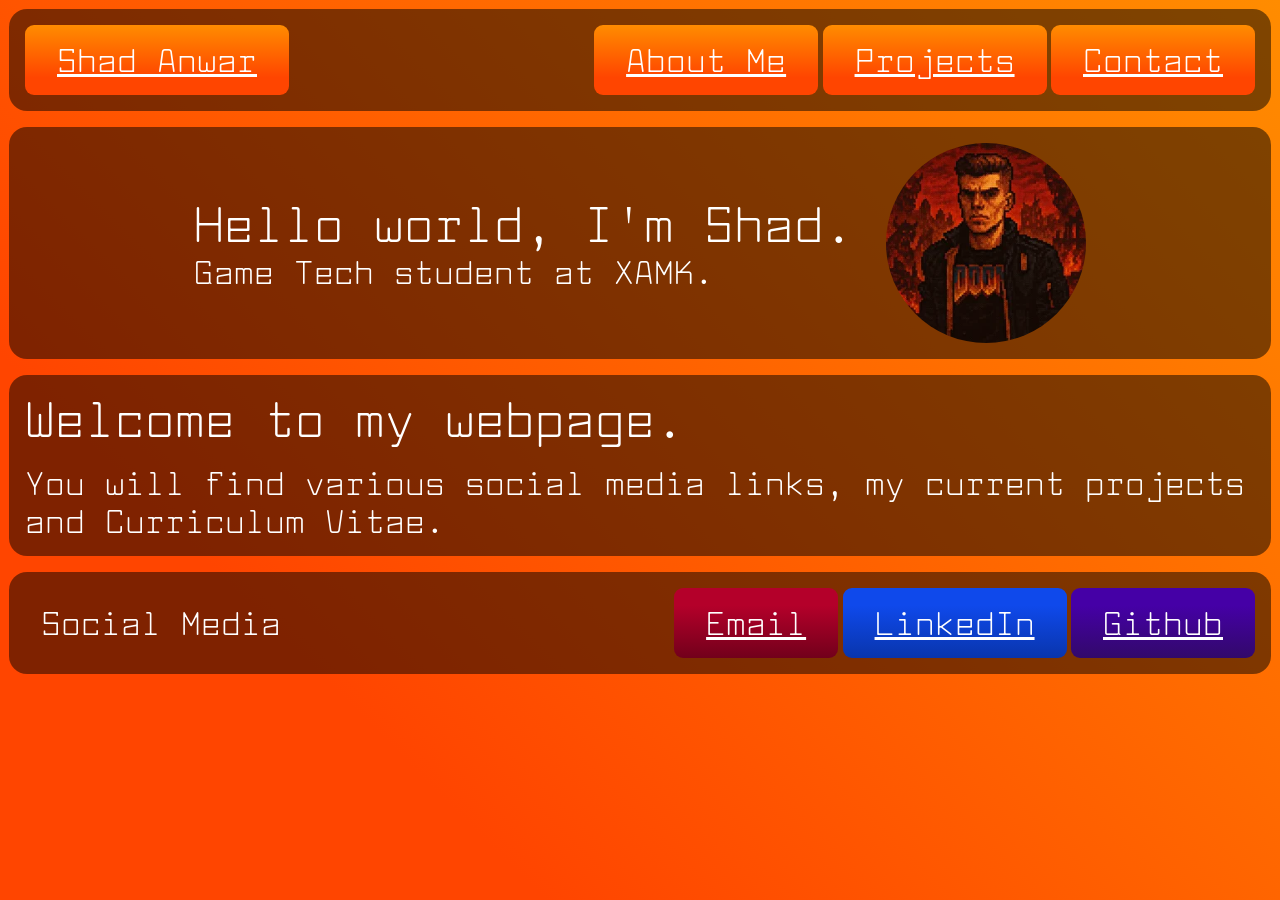
==== index.html @ 8e3e5611 "Responsiveness WIP Part two of responsiveness bullshit. I am beginning to love HTML & CSS, said no o" ====
﻿<!DOCTYPE html>

<html lang="en">
<head>
    <title>Shad Anwar</title>
    <link rel="stylesheet" href="CSS/main.css">
    <meta charset="utf-8" />
    <meta name="description" content="Xamk course. Web page design and implementation. To create a portfolio page to support your studies.">
    <meta name="keywords" content="html, css, portfolio, webpage">
    <meta name="author" content="Shad Anwar">
    <meta name="viewport" content="width=device-width, initial-scale=1.0">
</head>
<body>
    <div class="page">
            <div class="nav-bar">
        <div class="nav-bar-title"><a href="index.html">Shad Anwar</a></div>
        <ul class="nav-buttons">
            <li><a href="about-me.html">About Me</a></li>
            <li><a href="projects.html">Projects</a></li>
            <li><a href="contactform.html">Contact</a></li>
        </ul>
    </div>
    <div class="homepage-content">
        <div class="introduction-texts">
            <div class="intro-text-h1">Hello world, I'm Shad.</div>
            <div class="intro-text-p1">Game Tech student at <a class="xamk-link" href="https://www.xamk.fi/en/degree-programmes/bachelor-of-engineering-game-technologies/" target="_blank">XAMK.</a></div>
        </div>
        <img class="profile-pic" src="IMG/profile_picture.png">
    </div>
    <div class="homepage-content-2">
        <div class ="homepage-content-text-h1">Welcome to my webpage.</div>
        <div class ="homepage-content-text-p1">You will find various social media links, my current projects and Curriculum Vitae.</div>
    </div>
    <div class="footer">
        <div class="footer-title">Social Media</div>
        <ul class="footer-buttons">
            <li class="footer-button-email"><a href="mailto:anwar.shad.xyz@gmail.com" target="_blank">Email</a></li>
            <li class="footer-button-linkedin"><a href="https://www.linkedin.com/in/shad-anwar-730194358/" target="_blank">LinkedIn</a></li>
            <li class="footer-button-github"><a href="https://github.com/DavothSlayer/" target="_blank">Github</a></li>
        </ul>
    </div>
    </div>
</body>
</html>
---- CSS/main.css ----
/*Necessities*/
*{
    margin:0;
    font-family: Arial, Helvetica, sans-serif, Larabie;
}

@font-face {
    font-family: Larabie;
    src: url(Larabiefont-Rg.otf);
}

html, body{
    min-height: 100vh;
}

html{
    min-height: 100%;
    background: linear-gradient(45deg, rgb(255,69,0) 25%, rgb(255,140,0));
    background-attachment: fixed;
}

body {
    margin: 0;
    min-height: 100%;
}

ul{
    padding: 0;
}

.page{
    margin: 1vh;
}
/*Necessities*/


/*Main Page*/
.nav-bar{
    background-color: rgba(0, 0, 0, 0.5);
    padding: 1rem;
    border-radius: 2vh;
    display:flex;    
}

.nav-bar-title{
    background: linear-gradient(0deg, rgb(255,69,0) 25%, rgb(255,140,0) 100%);
    margin-right: auto;
    border-radius: 1vh;
    color: white;
    font-family: Larabie;
    text-align: center;
    padding: 1rem;
    font-size: 1rem;
}

.nav-bar-title a,
.nav-buttons a,
.footer-buttons a {
    border-radius: 1vh;
    color: white;
    text-align: center;
    font-family: Larabie;
    padding: 1rem;
    font-size: 2rem;
}

.nav-buttons{
    list-style: none;
}

.about-me-text-p1 a{
    color: white;
    text-align: center;
    font-family: Larabie;
}

.nav-buttons li{
    background: linear-gradient(0deg, rgb(255,69,0) 25%, rgb(255,140,0) 100%);
    display: inline-block;
    border-radius: 1vh;
    color: white;
    text-align: center;
    font-family: Larabie;
    padding: 1rem;
    font-size: 2rem;
}

.nav-buttons li a{
    transition: all 0.3s ease 0s;
}

.nav-buttons li a:hover{
    color: black;
}

@media (max-width: 1024px) {
    .nav-bar{
        flex-direction: column;
        align-items: center;
        gap: 1rem;
    }

    .nav-bar-title{
        margin-right: 0;
        text-align: center;
    }

    .nav-buttons{
        display: flex;
        flex-wrap: wrap;
        justify-content: center;
        gap: 0.5rem;
        padding: 0;
    }

    .nav-buttons li{
        display: block;
    }

    .nav-buttons a{
        font-size: 1.2rem;
        padding: 0.5rem 0.8rem;
    }

    .homepage-content{
        display: flex;
        flex-direction: column;
        justify-content: center;
        align-items: center;
        gap: 2rem;

        background-color: rgba(0, 0, 0, 0.5);
        margin-top: 1rem;
        padding: 1rem;
        border-radius: 2vh;
        text-align: center;
    }

    .profile-pic{
        order: -1;
        width:25vw;    
        max-width: 400px;
        border-radius: 50%;
    }

    .introduction-texts{
        display: flex;
        flex-direction: column;    
    }

    .footer{
        flex-direction: column;
        align-items: center;
        gap: 1rem;
    }

    .footer-title{
        margin-right: 0;
        text-align: center;
    }

    .footer-buttons{
        display: flex;
        flex-wrap: wrap;
        justify-content: center;
        align-items: center;
        gap: 0.5rem;
        padding: 0;
    }

    .footer-buttons a{
        font-size: 1.2rem;
        padding: 0.5rem 0.8rem;
    }

    .projects-images{
        flex-direction: column;
        align-items: center;
    }

    .retro-images{
        width:100%;
        max-width:300px;
        border-radius: 2vh;
    }
}

.homepage-content{
    display:flex;
    justify-content:center;
    align-items:center;
    gap: 2rem;

    background-color: rgba(0, 0, 0, 0.5);
    margin-top:1rem;
    padding:1rem;
    border-radius:2vh;
}

.profile-pic{
    width:150vh;    
    max-width: 200px;
    border-radius: 50%;
}

.intro-text-h1{
    font-size: 3rem;
    font-family: Larabie;
    color:white;
}

.intro-text-p1{
    font-size: 2rem;
    font-family: Larabie;
    color:white;
}

.xamk-link{
    font-size: 2rem;
    font-family: Larabie;
    color:white;
    transition: all 0.3s ease 0s;
    text-decoration: none;
}

.xamk-link:hover{
    color: yellow;
}

.homepage-content-2{
    background-color: rgba(0, 0, 0, 0.5);
    margin-top: 1rem;
    padding: 1rem;
    border-radius: 2vh;
    justify-content: center;
    align-items: center;
}

.homepage-content-text-h1{
    font-size: 3rem;
    margin-bottom: 1rem;
    font-family: Larabie;
    color:white;
}

.homepage-content-text-p1{
    font-size: 2rem;
    font-family: Larabie;
    color:white;
}

.footer{
    background-color: rgba(0, 0, 0, 0.5);
    padding: 1rem;
    margin-top: 1rem;
    border-radius: 2vh;
    display:flex;
}

.footer-title{
    border-radius: 1vh;
    margin-right: auto;
    color: white;
    font-family: Larabie;
    text-align: center;
    padding: 1rem;
    font-size: 2rem;
}

.footer-buttons{
    list-style: none;
}

.footer-buttons li{
    display: inline-block;
    border-radius: 1vh;
    color: white;
    text-align: center;
    font-family: Larabie;
    padding: 1rem;
    font-size: 2rem;
}

.footer-button-email{
    background: linear-gradient(180deg, rgb(180, 0, 42) 25%, rgb(114, 0, 27) 100%);
}

.footer-button-linkedin{
    background: linear-gradient(180deg, rgb(15, 73, 235) 25%, rgb(9, 53, 172) 100%);
}

.footer-button-github{
    background: linear-gradient(180deg, rgb(69, 0, 166) 25%, rgb(50, 9, 106) 100%);
}

.footer-buttons li a{
    transition: all 0.3s ease 0s;
}

.footer-buttons li a:hover{
    color: black;
}
/*Main Page*/



/*About me Page*/
.about-me-texts{
    display:grid;
}

.about-me-text-h1{
    text-align: center;
    padding:auto;
    font-size: 2rem;
    font-family: Larabie;
    color:white;
}

.about-me-text-p1{
    text-align: center;
    padding-top: 1rem;
    font-size: 1.5rem;
    font-family: Larabie;
    color:white;
}
/*About me Page*/



/*Projects*/
.projects-texts{
    display:grid;
}

.projects-text-h1{
    padding:auto;
    font-size: 2rem;
    font-family: Larabie;
    color:white;
}

.projects-text-p1{
    padding-top: 1rem;
    font-size: 2rem;
    font-family: Larabie;
    color:white;
}

.projects-images{
    background-color: rgba(0, 0, 0, 0.5);
    margin-top: 1rem;
    padding: 1.5rem;
    border-radius: 2vh;
    
    display: flex;
    justify-content: space-around;
    align-items: center;
    gap: 1rem;
}

.projects-images img{
    flex: 1;
}

.retro-images{
    width:100%;
    max-width: 300px;
    height: auto;
    border-radius: 2vh;
}
/*Projects*/


/*Contact Form*/
.contact-form{
    background-color: rgba(0, 0, 0, 0.5);
    margin-top: 1rem;
    padding: 1rem;
    border-radius: 2vh;
    
    display: grid;
    gap: 1rem;
}

label{
    font-size: 1.7rem;
    font-family: Larabie;
    color:white;
    text-align: left;
}

textarea{
    width: 80%;
    font-size: 1.2rem;
    padding: 0.5rem;
    font-family: Arial, Helvetica, sans-serif;
    color:black;
}

input{
    width: 80%;
    font-size: 1.2rem;
    padding: 0.5rem;
    font-family: Arial, Helvetica, sans-serif;
    color:black;
}
/*Contact Form*/
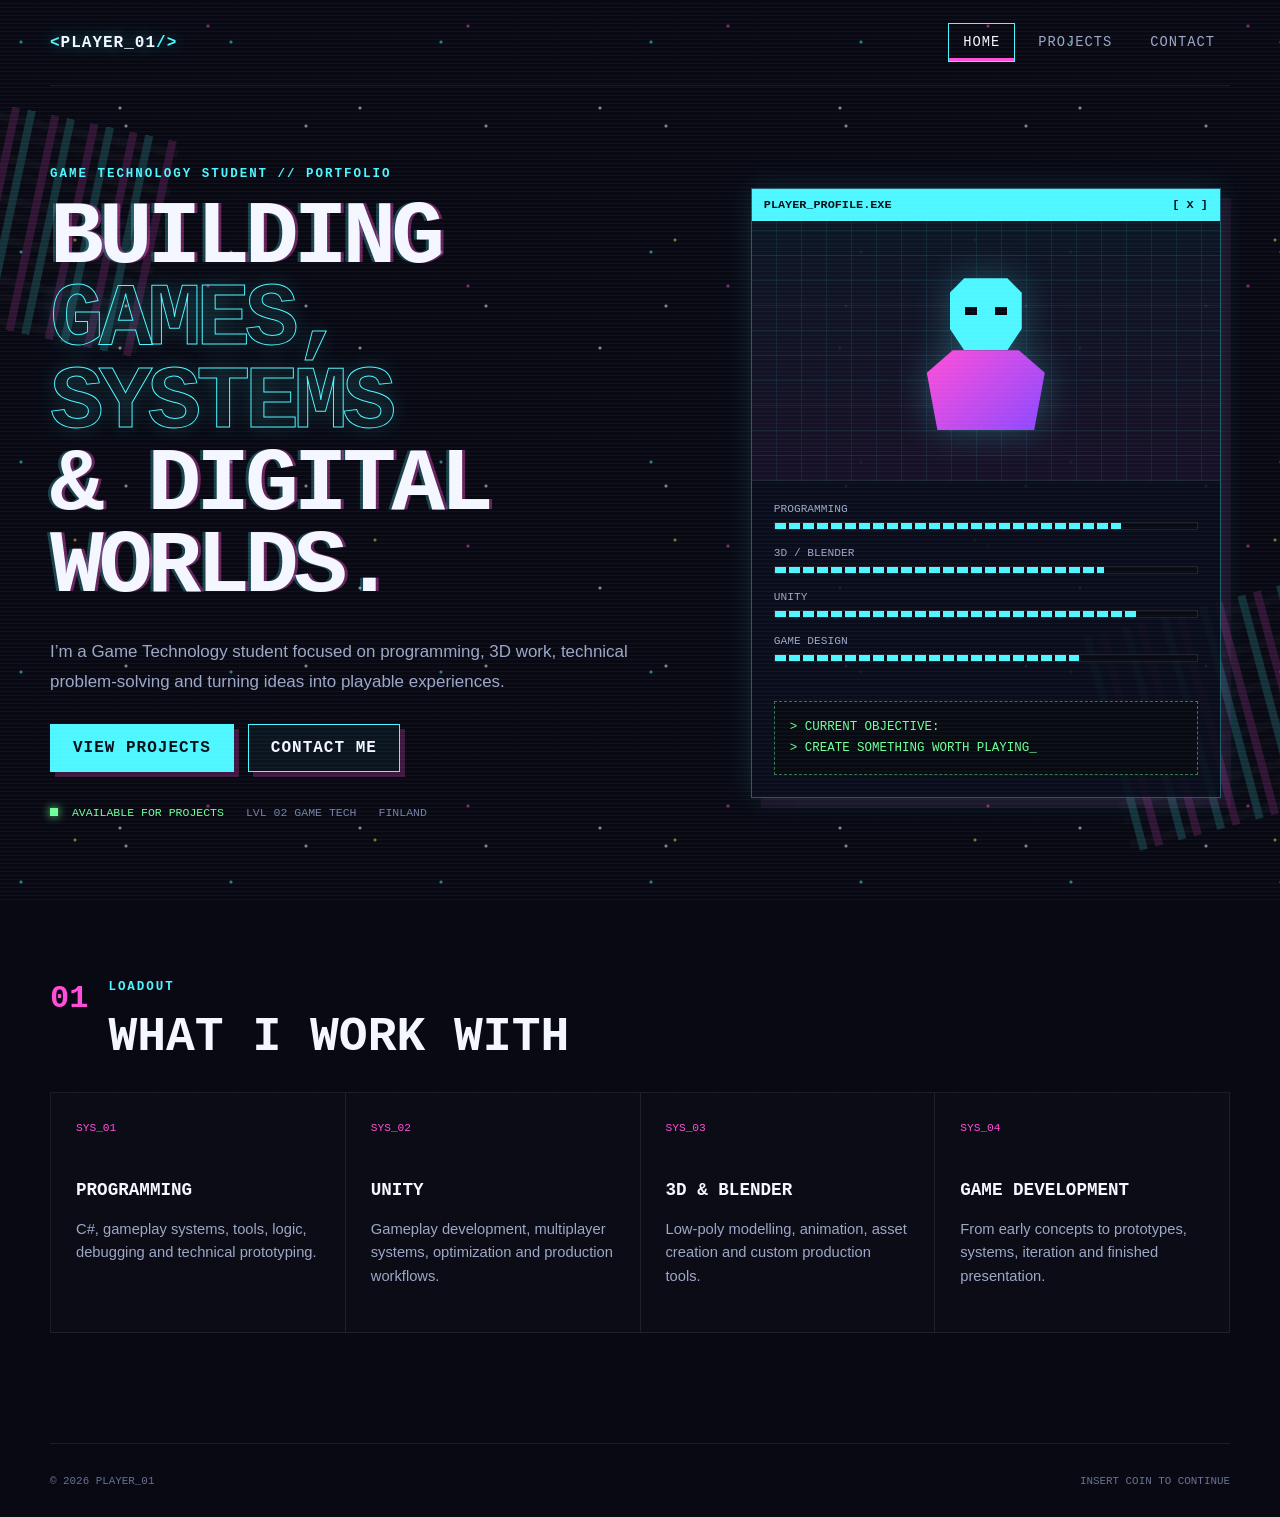
==== commit 515f4aae: "Initial changes" ====
--- a/index.html
+++ b/index.html
@@ -1,44 +1,142 @@
-﻿<!DOCTYPE html>
-
+<!DOCTYPE html>
 <html lang="en">
 <head>
-    <title>Shad Anwar</title>
-    <link rel="stylesheet" href="CSS/main.css">
-    <meta charset="utf-8" />
-    <meta name="description" content="Xamk course. Web page design and implementation. To create a portfolio page to support your studies.">
-    <meta name="keywords" content="html, css, portfolio, webpage">
-    <meta name="author" content="Shad Anwar">
-    <meta name="viewport" content="width=device-width, initial-scale=1.0">
+  <meta charset="UTF-8" />
+  <meta name="viewport" content="width=device-width, initial-scale=1.0" />
+  <meta name="description" content="Game Technology student portfolio" />
+  <title>Game Tech Portfolio | Home</title>
+  <link rel="stylesheet" href="styles.css" />
 </head>
 <body>
-    <div class="page">
-            <div class="nav-bar">
-        <div class="nav-bar-title"><a href="index.html">Shad Anwar</a></div>
-        <ul class="nav-buttons">
-            <li><a href="about-me.html">About Me</a></li>
-            <li><a href="projects.html">Projects</a></li>
-            <li><a href="contactform.html">Contact</a></li>
-        </ul>
-    </div>
-    <div class="homepage-content">
-        <div class="introduction-texts">
-            <div class="intro-text-h1">Hello world, I'm Shad.</div>
-            <div class="intro-text-p1">Game Tech student at <a class="xamk-link" href="https://www.xamk.fi/en/degree-programmes/bachelor-of-engineering-game-technologies/" target="_blank">XAMK.</a></div>
+  <div class="scanlines"></div>
+  <div class="pixel-stars" aria-hidden="true"></div>
+
+  <header class="site-header">
+    <a class="logo" href="index.html">
+      <span class="logo-bracket">&lt;</span>PLAYER_01<span class="logo-bracket">/&gt;</span>
+    </a>
+
+    <button class="menu-toggle" aria-label="Toggle navigation" aria-expanded="false">
+      MENU
+    </button>
+
+    <nav class="site-nav">
+      <a class="active" href="index.html">HOME</a>
+      <a href="projects.html">PROJECTS</a>
+      <a href="contact.html">CONTACT</a>
+    </nav>
+  </header>
+
+  <main>
+    <section class="hero page-shell">
+      <div class="hero-copy">
+        <p class="eyebrow">GAME TECHNOLOGY STUDENT // PORTFOLIO</p>
+        <h1>
+          BUILDING
+          <span>GAMES, SYSTEMS</span>
+          & DIGITAL WORLDS.
+        </h1>
+
+        <p class="hero-text">
+          I’m a Game Technology student focused on programming, 3D work,
+          technical problem-solving and turning ideas into playable experiences.
+        </p>
+
+        <div class="hero-actions">
+          <a class="pixel-button primary" href="projects.html">VIEW PROJECTS</a>
+          <a class="pixel-button" href="contact.html">CONTACT ME</a>
         </div>
-        <img class="profile-pic" src="IMG/profile_picture.png">
-    </div>
-    <div class="homepage-content-2">
-        <div class ="homepage-content-text-h1">Welcome to my webpage.</div>
-        <div class ="homepage-content-text-p1">You will find various social media links, my current projects and Curriculum Vitae.</div>
-    </div>
-    <div class="footer">
-        <div class="footer-title">Social Media</div>
-        <ul class="footer-buttons">
-            <li class="footer-button-email"><a href="mailto:anwar.shad.xyz@gmail.com" target="_blank">Email</a></li>
-            <li class="footer-button-linkedin"><a href="https://www.linkedin.com/in/shad-anwar-730194358/" target="_blank">LinkedIn</a></li>
-            <li class="footer-button-github"><a href="https://github.com/DavothSlayer/" target="_blank">Github</a></li>
-        </ul>
-    </div>
-    </div>
+
+        <div class="status-bar">
+          <span><i></i> AVAILABLE FOR PROJECTS</span>
+          <span>LVL 02 GAME TECH</span>
+          <span>FINLAND</span>
+        </div>
+      </div>
+
+      <div class="hero-console" aria-label="Decorative game interface">
+        <div class="console-window">
+          <div class="window-top">
+            <span>PLAYER_PROFILE.EXE</span>
+            <span>[ X ]</span>
+          </div>
+
+          <div class="avatar-grid">
+            <div class="pixel-avatar">
+              <div class="avatar-head"></div>
+              <div class="avatar-body"></div>
+            </div>
+          </div>
+
+          <div class="stat-list">
+            <div class="stat">
+              <span>PROGRAMMING</span>
+              <div class="meter"><b style="width: 82%"></b></div>
+            </div>
+            <div class="stat">
+              <span>3D / BLENDER</span>
+              <div class="meter"><b style="width: 78%"></b></div>
+            </div>
+            <div class="stat">
+              <span>UNITY</span>
+              <div class="meter"><b style="width: 86%"></b></div>
+            </div>
+            <div class="stat">
+              <span>GAME DESIGN</span>
+              <div class="meter"><b style="width: 72%"></b></div>
+            </div>
+          </div>
+
+          <div class="console-message">
+            &gt; CURRENT OBJECTIVE:<br />
+            &gt; CREATE SOMETHING WORTH PLAYING_
+          </div>
+        </div>
+      </div>
+    </section>
+
+    <section class="skills-section page-shell">
+      <div class="section-heading">
+        <span>01</span>
+        <div>
+          <p class="eyebrow">LOADOUT</p>
+          <h2>WHAT I WORK WITH</h2>
+        </div>
+      </div>
+
+      <div class="skill-grid">
+        <article class="tech-card">
+          <span class="card-id">SYS_01</span>
+          <h3>PROGRAMMING</h3>
+          <p>C#, gameplay systems, tools, logic, debugging and technical prototyping.</p>
+        </article>
+
+        <article class="tech-card">
+          <span class="card-id">SYS_02</span>
+          <h3>UNITY</h3>
+          <p>Gameplay development, multiplayer systems, optimization and production workflows.</p>
+        </article>
+
+        <article class="tech-card">
+          <span class="card-id">SYS_03</span>
+          <h3>3D & BLENDER</h3>
+          <p>Low-poly modelling, animation, asset creation and custom production tools.</p>
+        </article>
+
+        <article class="tech-card">
+          <span class="card-id">SYS_04</span>
+          <h3>GAME DEVELOPMENT</h3>
+          <p>From early concepts to prototypes, systems, iteration and finished presentation.</p>
+        </article>
+      </div>
+    </section>
+  </main>
+
+  <footer class="site-footer page-shell">
+    <span>© 2026 PLAYER_01</span>
+    <span>INSERT COIN TO CONTINUE</span>
+  </footer>
+
+  <script src="script.js"></script>
 </body>
 </html>
--- a/styles.css
+++ b/styles.css
@@ -0,0 +1,789 @@
+* {
+  box-sizing: border-box;
+}
+
+:root {
+  --bg: #080913;
+  --panel: #111426;
+  --panel-2: #171b31;
+  --text: #f4f7ff;
+  --muted: #9da7c7;
+  --cyan: #50f6ff;
+  --pink: #ff4fd8;
+  --yellow: #ffd84d;
+  --green: #71ff9b;
+  --border: rgba(80, 246, 255, 0.35);
+  --shadow: 0 0 28px rgba(80, 246, 255, 0.13);
+}
+
+html {
+  scroll-behavior: smooth;
+}
+
+body {
+  margin: 0;
+  min-height: 100vh;
+  background:
+    linear-gradient(rgba(8, 9, 19, 0.82), rgba(8, 9, 19, 0.96)),
+    repeating-linear-gradient(
+      90deg,
+      transparent 0 39px,
+      rgba(80, 246, 255, 0.045) 39px 40px
+    ),
+    repeating-linear-gradient(
+      0deg,
+      transparent 0 39px,
+      rgba(255, 79, 216, 0.04) 39px 40px
+    ),
+    var(--bg);
+  color: var(--text);
+  font-family: "Courier New", Courier, monospace;
+  overflow-x: hidden;
+}
+
+body::before,
+body::after {
+  content: "";
+  position: fixed;
+  z-index: -1;
+  width: 220px;
+  height: 220px;
+  opacity: 0.16;
+  image-rendering: pixelated;
+}
+
+body::before {
+  top: 13%;
+  left: -60px;
+  background:
+    linear-gradient(90deg, transparent 20%, var(--pink) 20% 40%, transparent 40% 60%, var(--cyan) 60% 80%, transparent 80%),
+    linear-gradient(transparent 20%, rgba(255,255,255,.15) 20% 40%, transparent 40% 60%, rgba(255,255,255,.1) 60% 80%, transparent 80%);
+  background-size: 40px 40px;
+  transform: rotate(12deg);
+}
+
+body::after {
+  right: -40px;
+  bottom: 8%;
+  background:
+    linear-gradient(90deg, transparent 20%, var(--cyan) 20% 40%, transparent 40% 60%, var(--pink) 60% 80%, transparent 80%),
+    linear-gradient(transparent 20%, rgba(255,255,255,.12) 20% 40%, transparent 40% 60%, rgba(255,255,255,.08) 60% 80%, transparent 80%);
+  background-size: 40px 40px;
+  transform: rotate(-15deg);
+}
+
+a {
+  color: inherit;
+  text-decoration: none;
+}
+
+button,
+a {
+  -webkit-tap-highlight-color: transparent;
+}
+
+.scanlines {
+  position: fixed;
+  inset: 0;
+  pointer-events: none;
+  z-index: 100;
+  opacity: 0.08;
+  background: repeating-linear-gradient(
+    to bottom,
+    transparent 0px,
+    transparent 3px,
+    #ffffff 4px
+  );
+}
+
+.pixel-stars {
+  position: fixed;
+  inset: 0;
+  z-index: -2;
+  opacity: .5;
+  background-image:
+    radial-gradient(circle at 10% 20%, var(--cyan) 0 1px, transparent 2px),
+    radial-gradient(circle at 80% 10%, var(--pink) 0 1px, transparent 2px),
+    radial-gradient(circle at 70% 70%, #fff 0 1px, transparent 2px),
+    radial-gradient(circle at 25% 80%, var(--yellow) 0 1px, transparent 2px),
+    radial-gradient(circle at 50% 45%, #fff 0 1px, transparent 2px);
+  background-size: 210px 210px, 260px 260px, 180px 180px, 300px 300px, 240px 240px;
+}
+
+.page-shell {
+  width: min(1180px, calc(100% - 40px));
+  margin-inline: auto;
+}
+
+.site-header {
+  width: min(1180px, calc(100% - 40px));
+  margin: 0 auto;
+  min-height: 86px;
+  display: flex;
+  align-items: center;
+  justify-content: space-between;
+  border-bottom: 1px solid rgba(255, 255, 255, 0.08);
+  position: relative;
+  z-index: 20;
+}
+
+.logo {
+  font-weight: 900;
+  letter-spacing: 1px;
+  font-size: 1rem;
+  text-shadow: 0 0 15px rgba(80,246,255,.45);
+}
+
+.logo-bracket {
+  color: var(--cyan);
+}
+
+.site-nav {
+  display: flex;
+  gap: 8px;
+}
+
+.site-nav a {
+  color: var(--muted);
+  font-size: 0.86rem;
+  letter-spacing: 1px;
+  padding: 11px 14px;
+  border: 1px solid transparent;
+}
+
+.site-nav a:hover,
+.site-nav a.active {
+  color: var(--text);
+  border-color: var(--cyan);
+  box-shadow: inset 0 -3px 0 var(--pink);
+}
+
+.menu-toggle {
+  display: none;
+  font: inherit;
+  color: var(--text);
+  background: transparent;
+  border: 1px solid var(--cyan);
+  padding: 8px 12px;
+}
+
+.hero {
+  min-height: calc(100vh - 86px);
+  display: grid;
+  grid-template-columns: 1.12fr 0.88fr;
+  gap: 70px;
+  align-items: center;
+  padding-block: 70px;
+}
+
+.eyebrow {
+  margin: 0 0 16px;
+  color: var(--cyan);
+  font-size: 0.78rem;
+  font-weight: 700;
+  letter-spacing: 2px;
+}
+
+.hero h1,
+.page-title h1,
+.contact-copy h1 {
+  margin: 0;
+  font-size: clamp(3rem, 7vw, 6.8rem);
+  line-height: 0.92;
+  letter-spacing: -5px;
+  max-width: 850px;
+  text-transform: uppercase;
+  text-shadow:
+    3px 0 0 rgba(255, 79, 216, .38),
+    -3px 0 0 rgba(80, 246, 255, .24);
+}
+
+.hero h1 span {
+  display: block;
+  color: transparent;
+  -webkit-text-stroke: 1px var(--cyan);
+  text-shadow: 0 0 20px rgba(80,246,255,.18);
+}
+
+.hero-text,
+.page-title > p:last-child,
+.contact-copy > p {
+  color: var(--muted);
+  font-family: Arial, sans-serif;
+  line-height: 1.75;
+  font-size: 1.06rem;
+  max-width: 650px;
+}
+
+.hero-text {
+  margin: 28px 0;
+}
+
+.hero-actions {
+  display: flex;
+  flex-wrap: wrap;
+  gap: 14px;
+  margin-bottom: 34px;
+}
+
+.pixel-button {
+  position: relative;
+  display: inline-flex;
+  align-items: center;
+  justify-content: center;
+  min-height: 48px;
+  padding: 0 22px;
+  border: 1px solid var(--cyan);
+  background: rgba(80, 246, 255, 0.05);
+  color: var(--text);
+  font-weight: 700;
+  letter-spacing: 1px;
+  box-shadow: 5px 5px 0 rgba(255, 79, 216, .22);
+}
+
+.pixel-button:hover {
+  transform: translate(-2px, -2px);
+  box-shadow: 7px 7px 0 rgba(255, 79, 216, .32);
+}
+
+.pixel-button.primary {
+  background: var(--cyan);
+  color: #071018;
+}
+
+.status-bar {
+  display: flex;
+  flex-wrap: wrap;
+  gap: 22px;
+  color: #7380a5;
+  font-size: .72rem;
+}
+
+.status-bar span:first-child {
+  color: var(--green);
+}
+
+.status-bar i {
+  display: inline-block;
+  width: 8px;
+  height: 8px;
+  background: var(--green);
+  box-shadow: 0 0 10px var(--green);
+  margin-right: 7px;
+}
+
+.hero-console {
+  display: flex;
+  justify-content: center;
+}
+
+.console-window,
+.contact-panel {
+  width: 100%;
+  max-width: 470px;
+  border: 1px solid var(--border);
+  background: rgba(11, 14, 29, 0.88);
+  box-shadow: var(--shadow), 10px 10px 0 rgba(255, 79, 216, .07);
+}
+
+.window-top {
+  display: flex;
+  justify-content: space-between;
+  gap: 20px;
+  background: var(--cyan);
+  color: #071018;
+  font-size: .74rem;
+  font-weight: 900;
+  padding: 9px 12px;
+}
+
+.avatar-grid {
+  min-height: 260px;
+  display: grid;
+  place-items: center;
+  background:
+    linear-gradient(rgba(80,246,255,.04), rgba(255,79,216,.06)),
+    repeating-linear-gradient(90deg, transparent 0 24px, rgba(80,246,255,.08) 24px 25px),
+    repeating-linear-gradient(0deg, transparent 0 24px, rgba(80,246,255,.08) 24px 25px);
+  border-bottom: 1px solid rgba(255,255,255,.08);
+}
+
+.pixel-avatar {
+  width: 130px;
+  height: 160px;
+  position: relative;
+  filter: drop-shadow(0 0 18px rgba(80,246,255,.28));
+}
+
+.avatar-head {
+  width: 72px;
+  height: 72px;
+  background: var(--cyan);
+  position: absolute;
+  left: 29px;
+  top: 8px;
+  clip-path: polygon(20% 0, 80% 0, 100% 20%, 100% 70%, 80% 100%, 20% 100%, 0 70%, 0 20%);
+}
+
+.avatar-head::before,
+.avatar-head::after {
+  content: "";
+  position: absolute;
+  top: 29px;
+  width: 12px;
+  height: 8px;
+  background: var(--bg);
+}
+
+.avatar-head::before { left: 15px; }
+.avatar-head::after { right: 15px; }
+
+.avatar-body {
+  width: 118px;
+  height: 80px;
+  background: linear-gradient(135deg, var(--pink), #8a49ff);
+  position: absolute;
+  bottom: 0;
+  left: 6px;
+  clip-path: polygon(22% 0, 78% 0, 100% 28%, 91% 100%, 9% 100%, 0 28%);
+}
+
+.stat-list {
+  padding: 22px;
+}
+
+.stat {
+  margin-bottom: 17px;
+}
+
+.stat > span {
+  display: block;
+  margin-bottom: 7px;
+  font-size: .7rem;
+  color: var(--muted);
+}
+
+.meter {
+  height: 8px;
+  background: #080a14;
+  border: 1px solid rgba(255,255,255,.1);
+}
+
+.meter b {
+  height: 100%;
+  display: block;
+  background: repeating-linear-gradient(
+    90deg,
+    var(--cyan) 0 11px,
+    transparent 11px 14px
+  );
+}
+
+.console-message,
+.contact-terminal {
+  margin: 0 22px 22px;
+  padding: 15px;
+  color: var(--green);
+  background: #080b12;
+  border: 1px dashed rgba(113,255,155,.45);
+  line-height: 1.7;
+  font-size: .78rem;
+}
+
+.skills-section {
+  padding: 80px 0 110px;
+}
+
+.section-heading {
+  display: flex;
+  gap: 20px;
+  align-items: flex-start;
+  margin-bottom: 28px;
+}
+
+.section-heading > span {
+  color: var(--pink);
+  font-weight: 900;
+  font-size: 2rem;
+}
+
+.section-heading h2 {
+  margin: 0;
+  font-size: clamp(1.7rem, 4vw, 3rem);
+}
+
+.skill-grid {
+  display: grid;
+  grid-template-columns: repeat(4, 1fr);
+  border-top: 1px solid rgba(255,255,255,.08);
+  border-left: 1px solid rgba(255,255,255,.08);
+}
+
+.tech-card {
+  min-height: 240px;
+  padding: 25px;
+  border-right: 1px solid rgba(255,255,255,.08);
+  border-bottom: 1px solid rgba(255,255,255,.08);
+  background: rgba(255,255,255,.015);
+}
+
+.tech-card:hover {
+  background: rgba(80,246,255,.045);
+  box-shadow: inset 0 -3px 0 var(--cyan);
+}
+
+.card-id {
+  color: var(--pink);
+  font-size: .7rem;
+}
+
+.tech-card h3 {
+  margin-top: 44px;
+  font-size: 1.1rem;
+}
+
+.tech-card p {
+  color: var(--muted);
+  font-family: Arial, sans-serif;
+  line-height: 1.6;
+  font-size: .92rem;
+}
+
+.page-content {
+  min-height: calc(100vh - 160px);
+  padding: 80px 0 100px;
+}
+
+.page-title {
+  margin-bottom: 44px;
+}
+
+.page-title h1,
+.contact-copy h1 {
+  font-size: clamp(3.2rem, 8vw, 7rem);
+  max-width: 950px;
+}
+
+.page-title > p:last-child {
+  margin-top: 26px;
+}
+
+.project-filter {
+  display: flex;
+  flex-wrap: wrap;
+  gap: 10px;
+  margin-bottom: 26px;
+}
+
+.filter-btn {
+  border: 1px solid rgba(255,255,255,.14);
+  background: transparent;
+  color: var(--muted);
+  font: inherit;
+  padding: 10px 15px;
+  cursor: pointer;
+}
+
+.filter-btn:hover,
+.filter-btn.active {
+  color: #061015;
+  background: var(--cyan);
+  border-color: var(--cyan);
+}
+
+.project-grid {
+  display: grid;
+  grid-template-columns: repeat(2, minmax(0, 1fr));
+  gap: 24px;
+}
+
+.project-card {
+  overflow: hidden;
+  border: 1px solid rgba(255,255,255,.1);
+  background: rgba(13, 16, 31, 0.88);
+  box-shadow: 0 10px 35px rgba(0,0,0,.18);
+}
+
+.project-card:hover {
+  border-color: var(--cyan);
+  transform: translateY(-3px);
+}
+
+.project-card.hidden {
+  display: none;
+}
+
+.project-image {
+  position: relative;
+  height: 260px;
+  overflow: hidden;
+  display: grid;
+  place-items: center;
+  border-bottom: 1px solid rgba(255,255,255,.08);
+  image-rendering: pixelated;
+}
+
+.project-image::before {
+  content: "";
+  position: absolute;
+  inset: 0;
+  background:
+    repeating-linear-gradient(90deg, transparent 0 30px, rgba(255,255,255,.06) 30px 31px),
+    repeating-linear-gradient(0deg, transparent 0 30px, rgba(255,255,255,.06) 30px 31px);
+}
+
+.project-image > span {
+  position: absolute;
+  top: 13px;
+  left: 14px;
+  color: rgba(255,255,255,.6);
+  font-size: .68rem;
+}
+
+.project-image-one {
+  background:
+    linear-gradient(180deg, #241147 0%, #5e1f68 48%, #171328 49% 100%);
+}
+
+.project-image-one::after {
+  content: "";
+  position: absolute;
+  left: 0;
+  right: 0;
+  bottom: 34px;
+  height: 80px;
+  background:
+    linear-gradient(90deg, transparent 0 48%, var(--pink) 49% 51%, transparent 52%),
+    repeating-linear-gradient(90deg, transparent 0 35px, rgba(80,246,255,.35) 35px 37px);
+  transform: perspective(160px) rotateX(60deg);
+  transform-origin: bottom;
+}
+
+.pixel-car,
+.pixel-cube,
+.pixel-crosshair,
+.pixel-ship {
+  position: relative;
+  z-index: 3;
+  font-size: 5rem;
+  color: var(--cyan);
+  text-shadow: 5px 5px 0 var(--pink);
+}
+
+.project-image-two {
+  background: linear-gradient(135deg, #0d2540, #1e113f);
+}
+
+.project-image-three {
+  background: linear-gradient(135deg, #321425, #402c11);
+}
+
+.project-image-four {
+  background: linear-gradient(135deg, #102625, #16183c);
+}
+
+.project-body {
+  padding: 24px;
+}
+
+.project-meta {
+  display: flex;
+  justify-content: space-between;
+  gap: 16px;
+  color: #7f89a8;
+  font-size: .67rem;
+  margin-bottom: 16px;
+}
+
+.project-status {
+  font-weight: 900;
+}
+
+.project-status.current { color: var(--green); }
+.project-status.past { color: var(--yellow); }
+
+.project-body h2 {
+  margin: 0 0 13px;
+  font-size: 1.65rem;
+}
+
+.project-body p {
+  color: var(--muted);
+  font-family: Arial, sans-serif;
+  line-height: 1.65;
+  margin: 0 0 20px;
+}
+
+.tag-row {
+  display: flex;
+  flex-wrap: wrap;
+  gap: 8px;
+}
+
+.tag-row span {
+  font-size: .66rem;
+  color: var(--cyan);
+  border: 1px solid rgba(80,246,255,.2);
+  background: rgba(80,246,255,.04);
+  padding: 7px 9px;
+}
+
+.contact-layout {
+  display: grid;
+  grid-template-columns: 1fr 0.8fr;
+  gap: 70px;
+  align-items: start;
+}
+
+.contact-copy > p {
+  margin: 28px 0;
+}
+
+.contact-terminal {
+  margin: 35px 0 0;
+  max-width: 560px;
+}
+
+.contact-panel {
+  max-width: none;
+}
+
+.social-link {
+  display: grid;
+  grid-template-columns: 48px 1fr auto;
+  gap: 15px;
+  align-items: center;
+  padding: 20px;
+  border-bottom: 1px solid rgba(255,255,255,.08);
+}
+
+.social-link:hover {
+  background: rgba(80,246,255,.05);
+  box-shadow: inset 4px 0 0 var(--pink);
+}
+
+.social-icon {
+  width: 42px;
+  height: 42px;
+  display: grid;
+  place-items: center;
+  border: 1px solid var(--cyan);
+  color: var(--cyan);
+  font-size: .78rem;
+  font-weight: 900;
+}
+
+.social-link strong {
+  display: block;
+  font-size: .86rem;
+  margin-bottom: 4px;
+}
+
+.social-link small {
+  color: var(--muted);
+  font-family: Arial, sans-serif;
+}
+
+.social-link b {
+  color: var(--pink);
+  font-size: 1.3rem;
+}
+
+.site-footer {
+  min-height: 74px;
+  border-top: 1px solid rgba(255,255,255,.08);
+  display: flex;
+  align-items: center;
+  justify-content: space-between;
+  gap: 20px;
+  color: #687292;
+  font-size: .68rem;
+}
+
+@media (max-width: 920px) {
+  .hero,
+  .contact-layout {
+    grid-template-columns: 1fr;
+  }
+
+  .hero {
+    gap: 40px;
+    padding-top: 70px;
+  }
+
+  .hero-console {
+    justify-content: flex-start;
+  }
+
+  .skill-grid {
+    grid-template-columns: repeat(2, 1fr);
+  }
+
+  .contact-layout {
+    gap: 45px;
+  }
+}
+
+@media (max-width: 700px) {
+  .page-shell,
+  .site-header {
+    width: min(100% - 26px, 1180px);
+  }
+
+  .menu-toggle {
+    display: block;
+  }
+
+  .site-nav {
+    display: none;
+    position: absolute;
+    top: 72px;
+    right: 0;
+    min-width: 180px;
+    flex-direction: column;
+    padding: 10px;
+    background: #0b0e1b;
+    border: 1px solid var(--cyan);
+    box-shadow: 8px 8px 0 rgba(255,79,216,.12);
+  }
+
+  .site-nav.open {
+    display: flex;
+  }
+
+  .hero h1,
+  .page-title h1,
+  .contact-copy h1 {
+    letter-spacing: -2px;
+  }
+
+  .hero {
+    min-height: auto;
+    padding-bottom: 80px;
+  }
+
+  .skill-grid,
+  .project-grid {
+    grid-template-columns: 1fr;
+  }
+
+  .tech-card {
+    min-height: 190px;
+  }
+
+  .project-image {
+    height: 220px;
+  }
+
+  .status-bar {
+    flex-direction: column;
+    gap: 9px;
+  }
+
+  .site-footer {
+    flex-direction: column;
+    align-items: flex-start;
+    justify-content: center;
+    padding: 18px 0;
+  }
+}
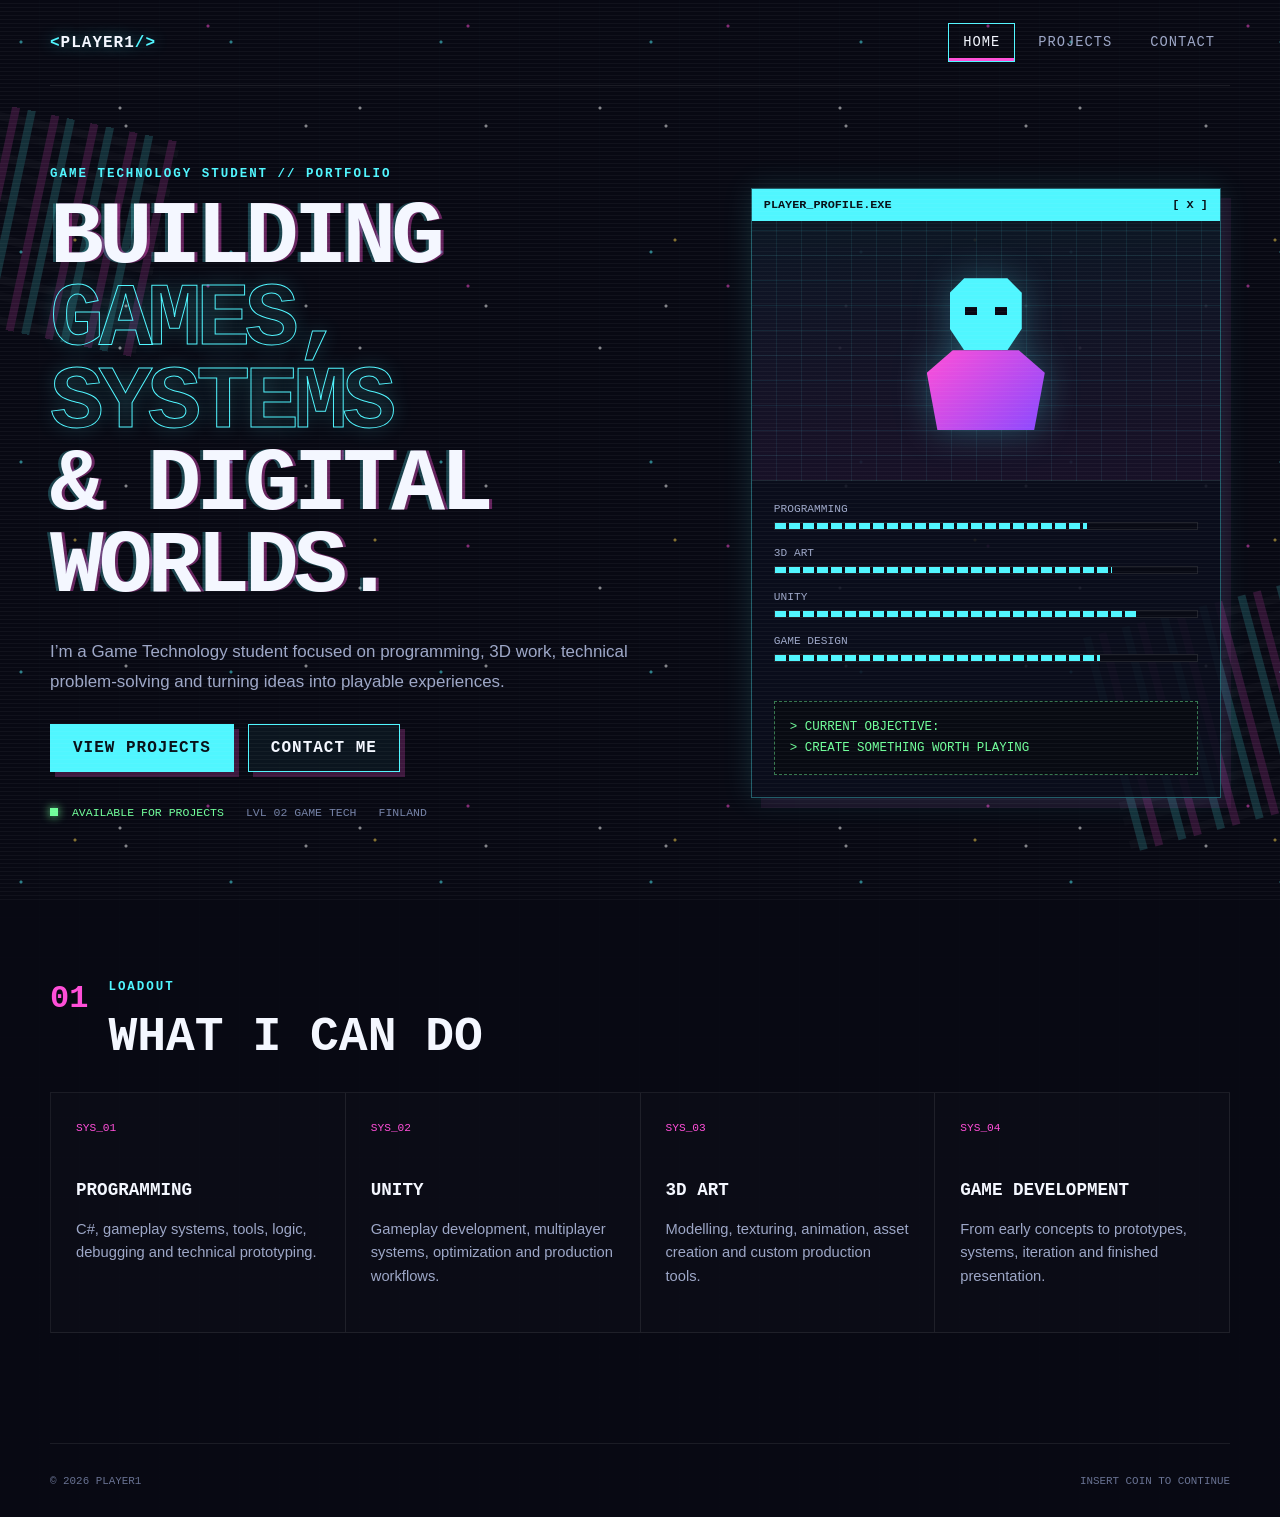
==== commit 8ec43e73: "Text tweaks" ====
--- a/index.html
+++ b/index.html
@@ -1,4 +1,4 @@
-<!DOCTYPE html>
+﻿<!DOCTYPE html>
 <html lang="en">
 <head>
   <meta charset="UTF-8" />
@@ -13,7 +13,7 @@
 
   <header class="site-header">
     <a class="logo" href="index.html">
-      <span class="logo-bracket">&lt;</span>PLAYER_01<span class="logo-bracket">/&gt;</span>
+      <span class="logo-bracket">&lt;</span>PLAYER1<span class="logo-bracket">/&gt;</span>
     </a>
 
     <button class="menu-toggle" aria-label="Toggle navigation" aria-expanded="false">
@@ -71,11 +71,11 @@
           <div class="stat-list">
             <div class="stat">
               <span>PROGRAMMING</span>
-              <div class="meter"><b style="width: 82%"></b></div>
+              <div class="meter"><b style="width: 74%"></b></div>
             </div>
             <div class="stat">
-              <span>3D / BLENDER</span>
-              <div class="meter"><b style="width: 78%"></b></div>
+              <span>3D ART</span>
+              <div class="meter"><b style="width: 80%"></b></div>
             </div>
             <div class="stat">
               <span>UNITY</span>
@@ -83,13 +83,13 @@
             </div>
             <div class="stat">
               <span>GAME DESIGN</span>
-              <div class="meter"><b style="width: 72%"></b></div>
+              <div class="meter"><b style="width: 77%"></b></div>
             </div>
           </div>
 
           <div class="console-message">
             &gt; CURRENT OBJECTIVE:<br />
-            &gt; CREATE SOMETHING WORTH PLAYING_
+            &gt; CREATE SOMETHING WORTH PLAYING
           </div>
         </div>
       </div>
@@ -100,7 +100,7 @@
         <span>01</span>
         <div>
           <p class="eyebrow">LOADOUT</p>
-          <h2>WHAT I WORK WITH</h2>
+          <h2>WHAT I CAN DO</h2>
         </div>
       </div>
 
@@ -119,8 +119,8 @@
 
         <article class="tech-card">
           <span class="card-id">SYS_03</span>
-          <h3>3D & BLENDER</h3>
-          <p>Low-poly modelling, animation, asset creation and custom production tools.</p>
+          <h3>3D ART</h3>
+          <p>Modelling, texturing, animation, asset creation and custom production tools.</p>
         </article>
 
         <article class="tech-card">
@@ -133,7 +133,7 @@
   </main>
 
   <footer class="site-footer page-shell">
-    <span>© 2026 PLAYER_01</span>
+    <span>© 2026 PLAYER1</span>
     <span>INSERT COIN TO CONTINUE</span>
   </footer>
 
--- a/styles.css
+++ b/styles.css
@@ -523,6 +523,13 @@
   image-rendering: pixelated;
 }
 
+.project-image img {
+  width: 100%;
+  height: 100%;
+  object-fit: contain;
+  display: block;
+}
+
 .project-image::before {
   content: "";
   position: absolute;
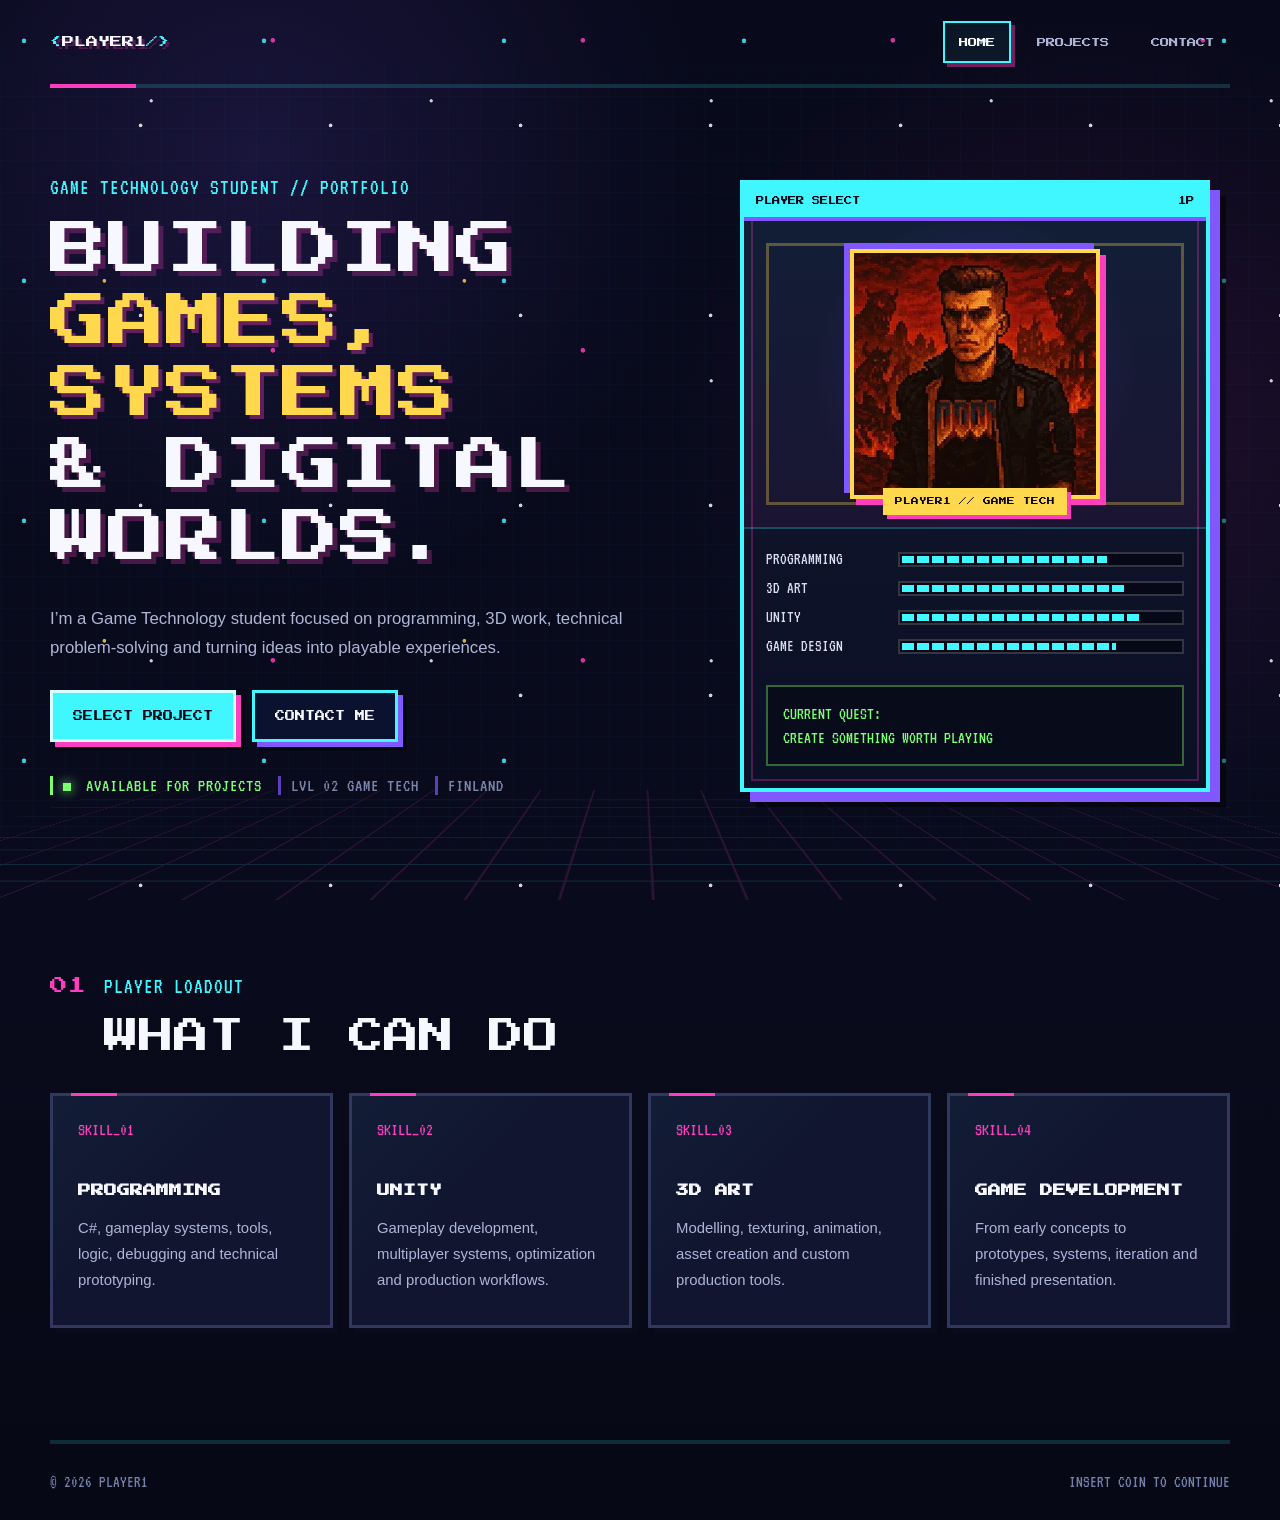
==== commit 10a148c0: "Font changes, individual projects pages" ====
--- a/index.html
+++ b/index.html
@@ -1,41 +1,29 @@
-﻿<!DOCTYPE html>
+<!DOCTYPE html>
 <html lang="en">
 <head>
   <meta charset="UTF-8" />
   <meta name="viewport" content="width=device-width, initial-scale=1.0" />
   <meta name="description" content="Game Technology student portfolio" />
-  <title>Game Tech Portfolio | Home</title>
+  <title>PLAYER1 | Home</title>
   <link rel="stylesheet" href="styles.css" />
 </head>
 <body>
-  <div class="scanlines"></div>
   <div class="pixel-stars" aria-hidden="true"></div>
-
   <header class="site-header">
-    <a class="logo" href="index.html">
-      <span class="logo-bracket">&lt;</span>PLAYER1<span class="logo-bracket">/&gt;</span>
-    </a>
-
-    <button class="menu-toggle" aria-label="Toggle navigation" aria-expanded="false">
-      MENU
-    </button>
-
-    <nav class="site-nav">
-      <a class="active" href="index.html">HOME</a>
-      <a href="projects.html">PROJECTS</a>
-      <a href="contact.html">CONTACT</a>
-    </nav>
-  </header>
+  <a class="logo" href="index.html"><span class="logo-bracket">&lt;</span>PLAYER1<span class="logo-bracket">/&gt;</span></a>
+  <button class="menu-toggle" aria-label="Toggle navigation" aria-expanded="false">MENU</button>
+  <nav class="site-nav">
+    <a class="active" href="index.html">HOME</a>
+    <a href="projects.html">PROJECTS</a>
+    <a href="contact.html">CONTACT</a>
+  </nav>
+</header>
 
   <main>
     <section class="hero page-shell">
       <div class="hero-copy">
         <p class="eyebrow">GAME TECHNOLOGY STUDENT // PORTFOLIO</p>
-        <h1>
-          BUILDING
-          <span>GAMES, SYSTEMS</span>
-          & DIGITAL WORLDS.
-        </h1>
+        <h1>BUILDING <span>GAMES, SYSTEMS</span> &amp; DIGITAL WORLDS.</h1>
 
         <p class="hero-text">
           I’m a Game Technology student focused on programming, 3D work,
@@ -43,7 +31,7 @@
         </p>
 
         <div class="hero-actions">
-          <a class="pixel-button primary" href="projects.html">VIEW PROJECTS</a>
+          <a class="pixel-button primary" href="projects.html">SELECT PROJECT</a>
           <a class="pixel-button" href="contact.html">CONTACT ME</a>
         </div>
 
@@ -54,43 +42,23 @@
         </div>
       </div>
 
-      <div class="hero-console" aria-label="Decorative game interface">
+      <div class="hero-console" aria-label="Player profile">
         <div class="console-window">
-          <div class="window-top">
-            <span>PLAYER_PROFILE.EXE</span>
-            <span>[ X ]</span>
-          </div>
+          <div class="window-top"><span>PLAYER SELECT</span><span>1P</span></div>
 
           <div class="avatar-grid">
-            <div class="pixel-avatar">
-              <div class="avatar-head"></div>
-              <div class="avatar-body"></div>
-            </div>
+            <img class="profile-picture" src="IMG/profile_picture.png" alt="Pixel art profile portrait" />
+            <div class="player-nameplate">PLAYER1 // GAME TECH</div>
           </div>
 
           <div class="stat-list">
-            <div class="stat">
-              <span>PROGRAMMING</span>
-              <div class="meter"><b style="width: 74%"></b></div>
-            </div>
-            <div class="stat">
-              <span>3D ART</span>
-              <div class="meter"><b style="width: 80%"></b></div>
-            </div>
-            <div class="stat">
-              <span>UNITY</span>
-              <div class="meter"><b style="width: 86%"></b></div>
-            </div>
-            <div class="stat">
-              <span>GAME DESIGN</span>
-              <div class="meter"><b style="width: 77%"></b></div>
-            </div>
+            <div class="stat"><span>PROGRAMMING</span><div class="meter"><b style="width: 74%"></b></div></div>
+            <div class="stat"><span>3D ART</span><div class="meter"><b style="width: 80%"></b></div></div>
+            <div class="stat"><span>UNITY</span><div class="meter"><b style="width: 86%"></b></div></div>
+            <div class="stat"><span>GAME DESIGN</span><div class="meter"><b style="width: 77%"></b></div></div>
           </div>
 
-          <div class="console-message">
-            &gt; CURRENT OBJECTIVE:<br />
-            &gt; CREATE SOMETHING WORTH PLAYING
-          </div>
+          <div class="console-message">CURRENT QUEST:<br />CREATE SOMETHING WORTH PLAYING</div>
         </div>
       </div>
     </section>
@@ -98,45 +66,19 @@
     <section class="skills-section page-shell">
       <div class="section-heading">
         <span>01</span>
-        <div>
-          <p class="eyebrow">LOADOUT</p>
-          <h2>WHAT I CAN DO</h2>
-        </div>
+        <div><p class="eyebrow">PLAYER LOADOUT</p><h2>WHAT I CAN DO</h2></div>
       </div>
 
       <div class="skill-grid">
-        <article class="tech-card">
-          <span class="card-id">SYS_01</span>
-          <h3>PROGRAMMING</h3>
-          <p>C#, gameplay systems, tools, logic, debugging and technical prototyping.</p>
-        </article>
-
-        <article class="tech-card">
-          <span class="card-id">SYS_02</span>
-          <h3>UNITY</h3>
-          <p>Gameplay development, multiplayer systems, optimization and production workflows.</p>
-        </article>
-
-        <article class="tech-card">
-          <span class="card-id">SYS_03</span>
-          <h3>3D ART</h3>
-          <p>Modelling, texturing, animation, asset creation and custom production tools.</p>
-        </article>
-
-        <article class="tech-card">
-          <span class="card-id">SYS_04</span>
-          <h3>GAME DEVELOPMENT</h3>
-          <p>From early concepts to prototypes, systems, iteration and finished presentation.</p>
-        </article>
+        <article class="tech-card"><span class="card-id">SKILL_01</span><h3>PROGRAMMING</h3><p>C#, gameplay systems, tools, logic, debugging and technical prototyping.</p></article>
+        <article class="tech-card"><span class="card-id">SKILL_02</span><h3>UNITY</h3><p>Gameplay development, multiplayer systems, optimization and production workflows.</p></article>
+        <article class="tech-card"><span class="card-id">SKILL_03</span><h3>3D ART</h3><p>Modelling, texturing, animation, asset creation and custom production tools.</p></article>
+        <article class="tech-card"><span class="card-id">SKILL_04</span><h3>GAME DEVELOPMENT</h3><p>From early concepts to prototypes, systems, iteration and finished presentation.</p></article>
       </div>
     </section>
   </main>
 
-  <footer class="site-footer page-shell">
-    <span>© 2026 PLAYER1</span>
-    <span>INSERT COIN TO CONTINUE</span>
-  </footer>
-
+  <footer class="site-footer page-shell"><span>© 2026 PLAYER1</span><span>INSERT COIN TO CONTINUE</span></footer>
   <script src="script.js"></script>
 </body>
 </html>
--- a/styles.css
+++ b/styles.css
@@ -1,275 +1,313 @@
-* {
-  box-sizing: border-box;
-}
+@import url("https://fonts.googleapis.com/css2?family=Press+Start+2P&family=VT323&display=swap");
+
+* { box-sizing: border-box; }
 
 :root {
-  --bg: #080913;
-  --panel: #111426;
-  --panel-2: #171b31;
-  --text: #f4f7ff;
-  --muted: #9da7c7;
-  --cyan: #50f6ff;
-  --pink: #ff4fd8;
+  --bg: #08091a;
+  --panel: #11152f;
+  --text: #f6f7ff;
+  --muted: #aeb6d7;
+  --cyan: #40f7ff;
+  --pink: #ff3ebf;
   --yellow: #ffd84d;
-  --green: #71ff9b;
-  --border: rgba(80, 246, 255, 0.35);
-  --shadow: 0 0 28px rgba(80, 246, 255, 0.13);
-}
-
-html {
-  scroll-behavior: smooth;
-}
+  --green: #7cff72;
+  --purple: #8158ff;
+  --pixel-font: "Press Start 2P", "Courier New", monospace;
+  --arcade-font: "VT323", "Courier New", monospace;
+  --body-font: Inter, Arial, Helvetica, sans-serif;
+}
+
+html { scroll-behavior: smooth; }
 
 body {
   margin: 0;
   min-height: 100vh;
+  color: var(--text);
+  font-family: var(--body-font);
   background:
-    linear-gradient(rgba(8, 9, 19, 0.82), rgba(8, 9, 19, 0.96)),
-    repeating-linear-gradient(
-      90deg,
-      transparent 0 39px,
-      rgba(80, 246, 255, 0.045) 39px 40px
-    ),
-    repeating-linear-gradient(
-      0deg,
-      transparent 0 39px,
-      rgba(255, 79, 216, 0.04) 39px 40px
-    ),
-    var(--bg);
-  color: var(--text);
-  font-family: "Courier New", Courier, monospace;
+    radial-gradient(circle at 20% 10%, rgba(129, 88, 255, .14), transparent 28rem),
+    radial-gradient(circle at 85% 28%, rgba(255, 62, 191, .10), transparent 26rem),
+    linear-gradient(180deg, #08091a 0%, #090b1d 55%, #070815 100%);
   overflow-x: hidden;
 }
 
-body::before,
+body::before {
+  content: "";
+  position: fixed;
+  inset: 0;
+  pointer-events: none;
+  z-index: -2;
+  opacity: .42;
+  background-image:
+    linear-gradient(rgba(64,247,255,.055) 1px, transparent 1px),
+    linear-gradient(90deg, rgba(64,247,255,.055) 1px, transparent 1px);
+  background-size: 32px 32px;
+  mask-image: linear-gradient(to bottom, transparent 0%, #000 12%, #000 88%, transparent 100%);
+}
+
 body::after {
   content: "";
   position: fixed;
+  left: 0;
+  right: 0;
+  bottom: 0;
+  height: 34vh;
+  pointer-events: none;
   z-index: -1;
-  width: 220px;
-  height: 220px;
-  opacity: 0.16;
-  image-rendering: pixelated;
-}
-
-body::before {
-  top: 13%;
-  left: -60px;
+  opacity: .18;
   background:
-    linear-gradient(90deg, transparent 20%, var(--pink) 20% 40%, transparent 40% 60%, var(--cyan) 60% 80%, transparent 80%),
-    linear-gradient(transparent 20%, rgba(255,255,255,.15) 20% 40%, transparent 40% 60%, rgba(255,255,255,.1) 60% 80%, transparent 80%);
-  background-size: 40px 40px;
-  transform: rotate(12deg);
-}
-
-body::after {
-  right: -40px;
-  bottom: 8%;
-  background:
-    linear-gradient(90deg, transparent 20%, var(--cyan) 20% 40%, transparent 40% 60%, var(--pink) 60% 80%, transparent 80%),
-    linear-gradient(transparent 20%, rgba(255,255,255,.12) 20% 40%, transparent 40% 60%, rgba(255,255,255,.08) 60% 80%, transparent 80%);
-  background-size: 40px 40px;
-  transform: rotate(-15deg);
-}
-
-a {
-  color: inherit;
-  text-decoration: none;
-}
-
-button,
-a {
-  -webkit-tap-highlight-color: transparent;
-}
-
-.scanlines {
-  position: fixed;
-  inset: 0;
-  pointer-events: none;
-  z-index: 100;
-  opacity: 0.08;
-  background: repeating-linear-gradient(
-    to bottom,
-    transparent 0px,
-    transparent 3px,
-    #ffffff 4px
-  );
+    repeating-linear-gradient(90deg, transparent 0 63px, var(--pink) 64px 65px),
+    repeating-linear-gradient(0deg, transparent 0 31px, var(--cyan) 32px 33px);
+  transform: perspective(520px) rotateX(64deg) scale(1.45);
+  transform-origin: bottom;
+}
+
+a { color: inherit; text-decoration: none; }
+button, a { -webkit-tap-highlight-color: transparent; }
+img { max-width: 100%; }
+
+.page-shell {
+  width: min(1180px, calc(100% - 40px));
+  margin-inline: auto;
 }
 
 .pixel-stars {
   position: fixed;
   inset: 0;
-  z-index: -2;
-  opacity: .5;
+  z-index: -3;
+  pointer-events: none;
+  opacity: .82;
   background-image:
-    radial-gradient(circle at 10% 20%, var(--cyan) 0 1px, transparent 2px),
-    radial-gradient(circle at 80% 10%, var(--pink) 0 1px, transparent 2px),
-    radial-gradient(circle at 70% 70%, #fff 0 1px, transparent 2px),
-    radial-gradient(circle at 25% 80%, var(--yellow) 0 1px, transparent 2px),
-    radial-gradient(circle at 50% 45%, #fff 0 1px, transparent 2px);
-  background-size: 210px 210px, 260px 260px, 180px 180px, 300px 300px, 240px 240px;
-}
-
-.page-shell {
-  width: min(1180px, calc(100% - 40px));
-  margin-inline: auto;
-}
-
+    radial-gradient(circle at 10% 17%, var(--cyan) 0 2px, transparent 2.6px),
+    radial-gradient(circle at 88% 13%, var(--pink) 0 2px, transparent 2.6px),
+    radial-gradient(circle at 74% 66%, white 0 1.5px, transparent 2.2px),
+    radial-gradient(circle at 29% 78%, var(--yellow) 0 1.5px, transparent 2.2px),
+    radial-gradient(circle at 54% 36%, white 0 1.2px, transparent 2px);
+  background-size: 240px 240px, 310px 310px, 190px 190px, 360px 360px, 280px 280px;
+}
+
+/* Header */
 .site-header {
   width: min(1180px, calc(100% - 40px));
   margin: 0 auto;
-  min-height: 86px;
+  min-height: 88px;
   display: flex;
   align-items: center;
   justify-content: space-between;
-  border-bottom: 1px solid rgba(255, 255, 255, 0.08);
   position: relative;
   z-index: 20;
+  border-bottom: 4px solid rgba(64,247,255,.16);
+}
+
+.site-header::after {
+  content: "";
+  position: absolute;
+  left: 0;
+  bottom: -4px;
+  width: 86px;
+  height: 4px;
+  background: var(--pink);
 }
 
 .logo {
-  font-weight: 900;
-  letter-spacing: 1px;
-  font-size: 1rem;
-  text-shadow: 0 0 15px rgba(80,246,255,.45);
-}
-
-.logo-bracket {
-  color: var(--cyan);
-}
+  font-family: var(--pixel-font);
+  font-size: .76rem;
+  line-height: 1.5;
+  text-shadow: 3px 3px 0 rgba(255,62,191,.28);
+}
+
+.logo-bracket { color: var(--cyan); }
 
 .site-nav {
   display: flex;
-  gap: 8px;
+  gap: 10px;
+  align-items: center;
+}
+
+.site-nav a,
+.menu-toggle {
+  font-family: var(--pixel-font);
+  font-size: .58rem;
+  line-height: 1.5;
 }
 
 .site-nav a {
   color: var(--muted);
-  font-size: 0.86rem;
-  letter-spacing: 1px;
-  padding: 11px 14px;
-  border: 1px solid transparent;
+  padding: 13px 14px 12px;
+  border: 2px solid transparent;
 }
 
 .site-nav a:hover,
 .site-nav a.active {
   color: var(--text);
   border-color: var(--cyan);
-  box-shadow: inset 0 -3px 0 var(--pink);
+  background: rgba(64,247,255,.06);
+  box-shadow: 4px 4px 0 rgba(255,62,191,.42);
 }
 
 .menu-toggle {
   display: none;
-  font: inherit;
   color: var(--text);
-  background: transparent;
-  border: 1px solid var(--cyan);
-  padding: 8px 12px;
-}
-
-.hero {
-  min-height: calc(100vh - 86px);
-  display: grid;
-  grid-template-columns: 1.12fr 0.88fr;
-  gap: 70px;
-  align-items: center;
-  padding-block: 70px;
-}
-
+  background: var(--panel);
+  border: 2px solid var(--cyan);
+  padding: 10px 12px;
+  cursor: pointer;
+}
+
+/* Typography */
 .eyebrow {
   margin: 0 0 16px;
   color: var(--cyan);
-  font-size: 0.78rem;
-  font-weight: 700;
-  letter-spacing: 2px;
+  font-family: var(--arcade-font);
+  font-size: 1.35rem;
+  letter-spacing: 1px;
 }
 
 .hero h1,
 .page-title h1,
-.contact-copy h1 {
+.contact-copy h1,
+.project-article h1 {
   margin: 0;
-  font-size: clamp(3rem, 7vw, 6.8rem);
-  line-height: 0.92;
-  letter-spacing: -5px;
-  max-width: 850px;
+  font-family: var(--pixel-font);
+  font-weight: 400;
   text-transform: uppercase;
-  text-shadow:
-    3px 0 0 rgba(255, 79, 216, .38),
-    -3px 0 0 rgba(80, 246, 255, .24);
+  color: var(--text);
+}
+
+.hero h1 {
+  font-size: clamp(2rem, 4.5vw, 4.65rem);
+  line-height: 1.25;
+  max-width: 770px;
+  text-shadow: 5px 5px 0 rgba(255,62,191,.26);
 }
 
 .hero h1 span {
   display: block;
-  color: transparent;
-  -webkit-text-stroke: 1px var(--cyan);
-  text-shadow: 0 0 20px rgba(80,246,255,.18);
+  color: var(--yellow);
+  text-shadow: 4px 4px 0 rgba(255,62,191,.34);
+}
+
+.page-title h1,
+.contact-copy h1 {
+  font-size: clamp(2rem, 5.2vw, 4.7rem);
+  line-height: 1.25;
+  text-shadow: 5px 5px 0 rgba(129,88,255,.26);
+}
+
+.section-heading h2,
+.project-body h2,
+.article-section h2,
+.devlog h2 {
+  font-family: var(--pixel-font);
+  font-weight: 400;
+}
+
+.hero-text,
+.page-title > p:last-child,
+.contact-copy > p,
+.tech-card p,
+.project-body p,
+.article-section p,
+.article-section li,
+.devlog-entry p {
+  color: var(--muted);
+  line-height: 1.75;
 }
 
 .hero-text,
 .page-title > p:last-child,
 .contact-copy > p {
-  color: var(--muted);
-  font-family: Arial, sans-serif;
-  line-height: 1.75;
-  font-size: 1.06rem;
-  max-width: 650px;
-}
-
-.hero-text {
-  margin: 28px 0;
-}
-
-.hero-actions {
-  display: flex;
-  flex-wrap: wrap;
-  gap: 14px;
-  margin-bottom: 34px;
-}
-
+  font-size: 1.05rem;
+  max-width: 700px;
+}
+
+/* Buttons */
 .pixel-button {
-  position: relative;
   display: inline-flex;
   align-items: center;
   justify-content: center;
-  min-height: 48px;
-  padding: 0 22px;
-  border: 1px solid var(--cyan);
-  background: rgba(80, 246, 255, 0.05);
+  min-height: 52px;
+  padding: 0 20px;
   color: var(--text);
-  font-weight: 700;
+  font-family: var(--pixel-font);
+  font-size: .63rem;
+  line-height: 1.4;
+  border: 3px solid var(--cyan);
+  background: #0b1230;
+  box-shadow: 5px 5px 0 var(--purple), 8px 8px 0 rgba(0,0,0,.55);
+  transition: transform .12s ease, box-shadow .12s ease;
+}
+
+.pixel-button:hover {
+  transform: translate(3px, 3px);
+  box-shadow: 2px 2px 0 var(--purple), 4px 4px 0 rgba(0,0,0,.55);
+}
+
+.pixel-button.primary {
+  color: #070818;
+  background: var(--cyan);
+  border-color: #d9fdff;
+  box-shadow: 5px 5px 0 var(--pink), 8px 8px 0 rgba(0,0,0,.55);
+}
+
+.pixel-link {
+  display: inline-flex;
+  align-items: center;
+  gap: 10px;
+  color: var(--cyan);
+  font-family: var(--pixel-font);
+  font-size: .58rem;
+  line-height: 1.5;
+}
+
+.pixel-link:hover { color: var(--yellow); }
+
+/* Home */
+.hero {
+  min-height: calc(100vh - 88px);
+  display: grid;
+  grid-template-columns: 1.08fr .92fr;
+  gap: 70px;
+  align-items: center;
+  padding-block: 70px 86px;
+}
+
+.hero-text { margin: 30px 0 28px; }
+
+.hero-actions {
+  display: flex;
+  gap: 16px;
+  flex-wrap: wrap;
+  margin-bottom: 34px;
+}
+
+.status-bar {
+  display: flex;
+  flex-wrap: wrap;
+  gap: 16px;
+  color: #7d87ac;
+  font-family: var(--arcade-font);
+  font-size: 1.15rem;
   letter-spacing: 1px;
-  box-shadow: 5px 5px 0 rgba(255, 79, 216, .22);
-}
-
-.pixel-button:hover {
-  transform: translate(-2px, -2px);
-  box-shadow: 7px 7px 0 rgba(255, 79, 216, .32);
-}
-
-.pixel-button.primary {
-  background: var(--cyan);
-  color: #071018;
-}
-
-.status-bar {
-  display: flex;
-  flex-wrap: wrap;
-  gap: 22px;
-  color: #7380a5;
-  font-size: .72rem;
+}
+
+.status-bar span {
+  border-left: 3px solid rgba(129,88,255,.7);
+  padding-left: 10px;
 }
 
 .status-bar span:first-child {
   color: var(--green);
+  border-color: var(--green);
 }
 
 .status-bar i {
   display: inline-block;
   width: 8px;
   height: 8px;
+  margin-right: 7px;
   background: var(--green);
-  box-shadow: 0 0 10px var(--green);
-  margin-right: 7px;
+  box-shadow: 0 0 12px var(--green);
 }
 
 .hero-console {
@@ -281,214 +319,236 @@
 .contact-panel {
   width: 100%;
   max-width: 470px;
-  border: 1px solid var(--border);
-  background: rgba(11, 14, 29, 0.88);
-  box-shadow: var(--shadow), 10px 10px 0 rgba(255, 79, 216, .07);
+  position: relative;
+  border: 4px solid var(--cyan);
+  background: linear-gradient(180deg, #11162f, #0c1026);
+  box-shadow: 10px 10px 0 var(--purple), 16px 16px 0 rgba(0,0,0,.45);
+}
+
+.console-window::before,
+.contact-panel::before {
+  content: "";
+  position: absolute;
+  inset: 7px;
+  border: 2px solid rgba(255,62,191,.26);
+  pointer-events: none;
 }
 
 .window-top {
+  position: relative;
+  z-index: 2;
   display: flex;
   justify-content: space-between;
   gap: 20px;
   background: var(--cyan);
-  color: #071018;
-  font-size: .74rem;
-  font-weight: 900;
-  padding: 9px 12px;
+  color: #06091a;
+  font-family: var(--pixel-font);
+  font-size: .52rem;
+  line-height: 1.5;
+  padding: 11px 12px 10px;
+  border-bottom: 4px solid var(--purple);
 }
 
 .avatar-grid {
-  min-height: 260px;
+  position: relative;
+  z-index: 1;
+  min-height: 300px;
   display: grid;
   place-items: center;
+  padding: 28px;
   background:
-    linear-gradient(rgba(80,246,255,.04), rgba(255,79,216,.06)),
-    repeating-linear-gradient(90deg, transparent 0 24px, rgba(80,246,255,.08) 24px 25px),
-    repeating-linear-gradient(0deg, transparent 0 24px, rgba(80,246,255,.08) 24px 25px);
-  border-bottom: 1px solid rgba(255,255,255,.08);
-}
-
-.pixel-avatar {
-  width: 130px;
-  height: 160px;
-  position: relative;
-  filter: drop-shadow(0 0 18px rgba(80,246,255,.28));
-}
-
-.avatar-head {
-  width: 72px;
-  height: 72px;
-  background: var(--cyan);
-  position: absolute;
-  left: 29px;
-  top: 8px;
-  clip-path: polygon(20% 0, 80% 0, 100% 20%, 100% 70%, 80% 100%, 20% 100%, 0 70%, 0 20%);
-}
-
-.avatar-head::before,
-.avatar-head::after {
+    radial-gradient(circle at center, rgba(129,88,255,.22), transparent 58%),
+    linear-gradient(rgba(64,247,255,.04), rgba(255,62,191,.05));
+  border-bottom: 2px solid rgba(64,247,255,.22);
+}
+
+.avatar-grid::before {
   content: "";
   position: absolute;
-  top: 29px;
-  width: 12px;
-  height: 8px;
-  background: var(--bg);
-}
-
-.avatar-head::before { left: 15px; }
-.avatar-head::after { right: 15px; }
-
-.avatar-body {
-  width: 118px;
-  height: 80px;
-  background: linear-gradient(135deg, var(--pink), #8a49ff);
+  inset: 22px;
+  border: 3px solid rgba(255,216,77,.35);
+  opacity: .9;
+  pointer-events: none;
+}
+
+.profile-picture {
+  position: relative;
+  z-index: 2;
+  width: min(250px, 75%);
+  aspect-ratio: 1;
+  object-fit: cover;
+  image-rendering: pixelated;
+  border: 4px solid var(--yellow);
+  box-shadow: 6px 6px 0 var(--pink), -6px -6px 0 var(--purple);
+}
+
+.player-nameplate {
   position: absolute;
-  bottom: 0;
-  left: 6px;
-  clip-path: polygon(22% 0, 78% 0, 100% 28%, 91% 100%, 9% 100%, 0 28%);
+  z-index: 3;
+  left: 50%;
+  bottom: 12px;
+  transform: translateX(-50%);
+  width: max-content;
+  max-width: calc(100% - 40px);
+  padding: 8px 12px;
+  color: #070818;
+  background: var(--yellow);
+  font-family: var(--pixel-font);
+  font-size: .48rem;
+  line-height: 1.5;
+  box-shadow: 4px 4px 0 var(--pink);
 }
 
 .stat-list {
-  padding: 22px;
+  position: relative;
+  z-index: 2;
+  padding: 22px 22px 10px;
 }
 
 .stat {
-  margin-bottom: 17px;
+  display: grid;
+  grid-template-columns: 118px 1fr;
+  align-items: center;
+  gap: 14px;
+  margin-bottom: 13px;
 }
 
 .stat > span {
-  display: block;
-  margin-bottom: 7px;
-  font-size: .7rem;
-  color: var(--muted);
+  color: #d9ddf0;
+  font-family: var(--arcade-font);
+  font-size: 1.05rem;
 }
 
 .meter {
-  height: 8px;
-  background: #080a14;
-  border: 1px solid rgba(255,255,255,.1);
+  height: 15px;
+  padding: 2px;
+  background: #060818;
+  border: 2px solid rgba(255,255,255,.18);
 }
 
 .meter b {
   height: 100%;
   display: block;
-  background: repeating-linear-gradient(
-    90deg,
-    var(--cyan) 0 11px,
-    transparent 11px 14px
-  );
+  background: repeating-linear-gradient(90deg, var(--cyan) 0 12px, transparent 12px 15px);
 }
 
 .console-message,
 .contact-terminal {
-  margin: 0 22px 22px;
+  position: relative;
+  z-index: 2;
+  margin: 8px 22px 22px;
   padding: 15px;
   color: var(--green);
-  background: #080b12;
-  border: 1px dashed rgba(113,255,155,.45);
-  line-height: 1.7;
-  font-size: .78rem;
-}
-
-.skills-section {
-  padding: 80px 0 110px;
-}
+  background: #080b1a;
+  border: 2px solid rgba(124,255,114,.38);
+  font-family: var(--arcade-font);
+  font-size: 1.08rem;
+  line-height: 1.35;
+}
+
+.skills-section { padding: 76px 0 112px; }
 
 .section-heading {
   display: flex;
-  gap: 20px;
+  gap: 18px;
   align-items: flex-start;
-  margin-bottom: 28px;
+  margin-bottom: 32px;
 }
 
 .section-heading > span {
   color: var(--pink);
-  font-weight: 900;
-  font-size: 2rem;
+  font-family: var(--pixel-font);
+  font-size: 1.1rem;
 }
 
 .section-heading h2 {
   margin: 0;
-  font-size: clamp(1.7rem, 4vw, 3rem);
+  font-size: clamp(1.2rem, 3vw, 2.2rem);
+  line-height: 1.35;
 }
 
 .skill-grid {
   display: grid;
   grid-template-columns: repeat(4, 1fr);
-  border-top: 1px solid rgba(255,255,255,.08);
-  border-left: 1px solid rgba(255,255,255,.08);
+  gap: 16px;
 }
 
 .tech-card {
-  min-height: 240px;
+  min-height: 235px;
+  position: relative;
   padding: 25px;
-  border-right: 1px solid rgba(255,255,255,.08);
-  border-bottom: 1px solid rgba(255,255,255,.08);
-  background: rgba(255,255,255,.015);
+  border: 3px solid #31385f;
+  background: linear-gradient(135deg, rgba(64,247,255,.035), transparent 45%), var(--panel);
+  box-shadow: 6px 6px 0 #090b1b;
+}
+
+.tech-card::after {
+  content: "";
+  position: absolute;
+  top: -3px;
+  left: 18px;
+  width: 46px;
+  height: 3px;
+  background: var(--pink);
 }
 
 .tech-card:hover {
-  background: rgba(80,246,255,.045);
-  box-shadow: inset 0 -3px 0 var(--cyan);
+  border-color: var(--cyan);
+  transform: translateY(-4px);
 }
 
 .card-id {
   color: var(--pink);
-  font-size: .7rem;
+  font-family: var(--arcade-font);
+  font-size: 1.1rem;
 }
 
 .tech-card h3 {
-  margin-top: 44px;
-  font-size: 1.1rem;
+  margin: 42px 0 15px;
+  font-family: var(--pixel-font);
+  font-size: .8rem;
+  line-height: 1.5;
 }
 
 .tech-card p {
-  color: var(--muted);
-  font-family: Arial, sans-serif;
-  line-height: 1.6;
-  font-size: .92rem;
-}
-
+  margin: 0;
+  font-size: .93rem;
+}
+
+/* Projects */
 .page-content {
   min-height: calc(100vh - 160px);
-  padding: 80px 0 100px;
-}
-
-.page-title {
-  margin-bottom: 44px;
-}
-
-.page-title h1,
-.contact-copy h1 {
-  font-size: clamp(3.2rem, 8vw, 7rem);
-  max-width: 950px;
-}
-
-.page-title > p:last-child {
-  margin-top: 26px;
-}
+  padding: 82px 0 100px;
+}
+
+.page-title { margin-bottom: 42px; }
+.page-title > p:last-child { margin-top: 26px; }
 
 .project-filter {
   display: flex;
   flex-wrap: wrap;
-  gap: 10px;
-  margin-bottom: 26px;
+  gap: 12px;
+  margin-bottom: 28px;
 }
 
 .filter-btn {
-  border: 1px solid rgba(255,255,255,.14);
-  background: transparent;
   color: var(--muted);
-  font: inherit;
-  padding: 10px 15px;
+  background: #0d1128;
+  border: 3px solid #30375e;
+  padding: 11px 14px;
   cursor: pointer;
+  font-family: var(--pixel-font);
+  font-size: .54rem;
+  line-height: 1.5;
+  box-shadow: 3px 3px 0 rgba(0,0,0,.5);
 }
 
 .filter-btn:hover,
 .filter-btn.active {
-  color: #061015;
-  background: var(--cyan);
-  border-color: var(--cyan);
+  color: #070818;
+  background: var(--yellow);
+  border-color: #fff4a6;
+  box-shadow: 3px 3px 0 var(--pink);
 }
 
 .project-grid {
@@ -498,175 +558,295 @@
 }
 
 .project-card {
+  display: block;
   overflow: hidden;
-  border: 1px solid rgba(255,255,255,.1);
-  background: rgba(13, 16, 31, 0.88);
-  box-shadow: 0 10px 35px rgba(0,0,0,.18);
+  position: relative;
+  border: 4px solid #30375e;
+  background: var(--panel);
+  box-shadow: 8px 8px 0 #060818;
+  transition: transform .14s ease, border-color .14s ease, box-shadow .14s ease;
 }
 
 .project-card:hover {
+  transform: translate(-3px, -3px);
   border-color: var(--cyan);
-  transform: translateY(-3px);
-}
-
-.project-card.hidden {
-  display: none;
-}
+  box-shadow: 8px 8px 0 var(--purple), 12px 12px 0 #060818;
+}
+
+.project-card.hidden { display: none; }
 
 .project-image {
   position: relative;
-  height: 260px;
+  height: 300px;
   overflow: hidden;
   display: grid;
   place-items: center;
-  border-bottom: 1px solid rgba(255,255,255,.08);
-  image-rendering: pixelated;
-}
+  background: #090c20;
+  border-bottom: 4px solid #30375e;
+}
+
+.project-card:hover .project-image { border-bottom-color: var(--cyan); }
 
 .project-image img {
   width: 100%;
   height: 100%;
-  object-fit: contain;
+  object-fit: cover;
   display: block;
-}
-
-.project-image::before {
+  image-rendering: auto;
+}
+
+.project-image img.pixel-art { image-rendering: pixelated; }
+
+.project-image::after {
+  content: "PRESS START";
+  position: absolute;
+  right: 12px;
+  bottom: 10px;
+  padding: 7px 8px;
+  color: #070818;
+  background: var(--yellow);
+  font-family: var(--pixel-font);
+  font-size: .43rem;
+  box-shadow: 3px 3px 0 var(--pink);
+}
+
+.project-placeholder {
+  width: 100%;
+  height: 100%;
+  display: grid;
+  place-items: center;
+  background:
+    linear-gradient(135deg, rgba(129,88,255,.26), rgba(255,62,191,.12)),
+    repeating-linear-gradient(45deg, transparent 0 20px, rgba(64,247,255,.07) 20px 22px);
+}
+
+.project-placeholder span {
+  color: var(--cyan);
+  font-family: var(--pixel-font);
+  font-size: 2.2rem;
+  text-shadow: 5px 5px 0 var(--pink);
+}
+
+.project-body { padding: 25px; }
+
+.project-meta {
+  display: flex;
+  justify-content: space-between;
+  gap: 16px;
+  margin-bottom: 17px;
+  color: #8893bc;
+  font-family: var(--arcade-font);
+  font-size: 1.06rem;
+  letter-spacing: .4px;
+}
+
+.project-status.current { color: var(--green); }
+.project-status.past { color: var(--yellow); }
+
+.project-body h2 {
+  margin: 0 0 15px;
+  font-size: 1rem;
+  line-height: 1.5;
+}
+
+.project-body p { margin: 0 0 20px; }
+
+.tag-row {
+  display: flex;
+  flex-wrap: wrap;
+  gap: 8px;
+}
+
+.tag-row span {
+  color: var(--cyan);
+  background: rgba(64,247,255,.05);
+  border: 2px solid rgba(64,247,255,.25);
+  padding: 6px 8px;
+  font-family: var(--arcade-font);
+  font-size: 1.05rem;
+}
+
+.project-open {
+  display: flex;
+  justify-content: flex-end;
+  align-items: center;
+  gap: 8px;
+  margin-top: 22px;
+  color: var(--yellow);
+  font-family: var(--pixel-font);
+  font-size: .48rem;
+  line-height: 1.5;
+}
+
+/* Blog/project detail */
+.article-shell {
+  width: min(980px, calc(100% - 40px));
+  margin-inline: auto;
+}
+
+.project-article { padding: 70px 0 110px; }
+
+.article-kicker {
+  display: flex;
+  flex-wrap: wrap;
+  gap: 10px 18px;
+  margin: 20px 0 18px;
+  color: var(--cyan);
+  font-family: var(--arcade-font);
+  font-size: 1.15rem;
+}
+
+.project-article h1 {
+  font-size: clamp(2rem, 5vw, 4.2rem);
+  line-height: 1.3;
+  text-shadow: 5px 5px 0 rgba(255,62,191,.28);
+}
+
+.article-lede {
+  max-width: 800px;
+  margin: 28px 0 34px;
+  color: var(--muted);
+  font-size: 1.12rem;
+  line-height: 1.8;
+}
+
+.article-hero {
+  margin: 34px 0 42px;
+  border: 4px solid var(--cyan);
+  background: #090c20;
+  box-shadow: 10px 10px 0 var(--purple), 16px 16px 0 #050610;
+}
+
+.article-hero img {
+  width: 100%;
+  max-height: 620px;
+  object-fit: cover;
+  display: block;
+}
+
+.article-layout {
+  display: grid;
+  grid-template-columns: minmax(0, 1fr) 250px;
+  gap: 48px;
+  align-items: start;
+}
+
+.article-main { min-width: 0; }
+
+.article-section {
+  padding: 0 0 40px;
+  margin-bottom: 38px;
+  border-bottom: 3px solid rgba(64,247,255,.14);
+}
+
+.article-section h2,
+.devlog h2 {
+  margin: 0 0 20px;
+  color: var(--yellow);
+  font-size: 1rem;
+  line-height: 1.55;
+}
+
+.article-section p { margin: 0 0 18px; }
+.article-section ul { margin: 0; padding-left: 20px; }
+.article-section li { margin-bottom: 10px; }
+
+.project-facts {
+  position: sticky;
+  top: 28px;
+  padding: 20px;
+  border: 3px solid #343b64;
+  background: var(--panel);
+  box-shadow: 6px 6px 0 #050611;
+}
+
+.project-facts h3 {
+  margin: 0 0 18px;
+  color: var(--cyan);
+  font-family: var(--pixel-font);
+  font-size: .65rem;
+  line-height: 1.5;
+}
+
+.fact {
+  padding: 13px 0;
+  border-top: 2px solid rgba(255,255,255,.06);
+}
+
+.fact small {
+  display: block;
+  color: #7d87ac;
+  font-family: var(--arcade-font);
+  font-size: 1rem;
+}
+
+.fact strong {
+  display: block;
+  margin-top: 3px;
+  font-family: var(--arcade-font);
+  font-size: 1.18rem;
+  font-weight: 400;
+}
+
+.devlog { margin-top: 42px; }
+
+.devlog-entry {
+  position: relative;
+  margin: 0 0 18px;
+  padding: 22px 22px 22px 26px;
+  border: 3px solid #30375e;
+  background: #0e1229;
+}
+
+.devlog-entry::before {
   content: "";
   position: absolute;
-  inset: 0;
-  background:
-    repeating-linear-gradient(90deg, transparent 0 30px, rgba(255,255,255,.06) 30px 31px),
-    repeating-linear-gradient(0deg, transparent 0 30px, rgba(255,255,255,.06) 30px 31px);
-}
-
-.project-image > span {
-  position: absolute;
-  top: 13px;
-  left: 14px;
-  color: rgba(255,255,255,.6);
-  font-size: .68rem;
-}
-
-.project-image-one {
-  background:
-    linear-gradient(180deg, #241147 0%, #5e1f68 48%, #171328 49% 100%);
-}
-
-.project-image-one::after {
-  content: "";
-  position: absolute;
-  left: 0;
-  right: 0;
-  bottom: 34px;
-  height: 80px;
-  background:
-    linear-gradient(90deg, transparent 0 48%, var(--pink) 49% 51%, transparent 52%),
-    repeating-linear-gradient(90deg, transparent 0 35px, rgba(80,246,255,.35) 35px 37px);
-  transform: perspective(160px) rotateX(60deg);
-  transform-origin: bottom;
-}
-
-.pixel-car,
-.pixel-cube,
-.pixel-crosshair,
-.pixel-ship {
-  position: relative;
-  z-index: 3;
-  font-size: 5rem;
+  left: -3px;
+  top: -3px;
+  bottom: -3px;
+  width: 6px;
+  background: var(--pink);
+}
+
+.devlog-entry time {
   color: var(--cyan);
-  text-shadow: 5px 5px 0 var(--pink);
-}
-
-.project-image-two {
-  background: linear-gradient(135deg, #0d2540, #1e113f);
-}
-
-.project-image-three {
-  background: linear-gradient(135deg, #321425, #402c11);
-}
-
-.project-image-four {
-  background: linear-gradient(135deg, #102625, #16183c);
-}
-
-.project-body {
-  padding: 24px;
-}
-
-.project-meta {
-  display: flex;
-  justify-content: space-between;
-  gap: 16px;
-  color: #7f89a8;
-  font-size: .67rem;
-  margin-bottom: 16px;
-}
-
-.project-status {
-  font-weight: 900;
-}
-
-.project-status.current { color: var(--green); }
-.project-status.past { color: var(--yellow); }
-
-.project-body h2 {
-  margin: 0 0 13px;
-  font-size: 1.65rem;
-}
-
-.project-body p {
-  color: var(--muted);
-  font-family: Arial, sans-serif;
-  line-height: 1.65;
-  margin: 0 0 20px;
-}
-
-.tag-row {
-  display: flex;
-  flex-wrap: wrap;
-  gap: 8px;
-}
-
-.tag-row span {
-  font-size: .66rem;
-  color: var(--cyan);
-  border: 1px solid rgba(80,246,255,.2);
-  background: rgba(80,246,255,.04);
-  padding: 7px 9px;
-}
-
+  font-family: var(--arcade-font);
+  font-size: 1.05rem;
+}
+
+.devlog-entry h3 {
+  margin: 8px 0 10px;
+  font-family: var(--pixel-font);
+  font-size: .72rem;
+  line-height: 1.6;
+}
+
+/* Contact */
 .contact-layout {
   display: grid;
-  grid-template-columns: 1fr 0.8fr;
+  grid-template-columns: 1fr .82fr;
   gap: 70px;
   align-items: start;
 }
 
-.contact-copy > p {
-  margin: 28px 0;
-}
-
-.contact-terminal {
-  margin: 35px 0 0;
-  max-width: 560px;
-}
-
-.contact-panel {
-  max-width: none;
-}
+.contact-copy > p { margin: 28px 0; }
+.contact-terminal { margin: 34px 0 0; max-width: 560px; }
+.contact-panel { max-width: none; }
 
 .social-link {
+  position: relative;
+  z-index: 2;
   display: grid;
   grid-template-columns: 48px 1fr auto;
   gap: 15px;
   align-items: center;
   padding: 20px;
-  border-bottom: 1px solid rgba(255,255,255,.08);
+  border-bottom: 2px solid rgba(255,255,255,.08);
 }
 
 .social-link:hover {
-  background: rgba(80,246,255,.05);
-  box-shadow: inset 4px 0 0 var(--pink);
+  background: rgba(64,247,255,.07);
+  box-shadow: inset 6px 0 0 var(--pink);
 }
 
 .social-icon {
@@ -674,99 +854,113 @@
   height: 42px;
   display: grid;
   place-items: center;
-  border: 1px solid var(--cyan);
-  color: var(--cyan);
-  font-size: .78rem;
-  font-weight: 900;
+  color: #070818;
+  background: var(--cyan);
+  border: 3px solid #dafdff;
+  font-family: var(--arcade-font);
+  font-size: 1rem;
+  box-shadow: 3px 3px 0 var(--purple);
 }
 
 .social-link strong {
   display: block;
-  font-size: .86rem;
-  margin-bottom: 4px;
-}
-
-.social-link small {
-  color: var(--muted);
-  font-family: Arial, sans-serif;
-}
+  margin-bottom: 3px;
+  font-family: var(--pixel-font);
+  font-size: .55rem;
+  line-height: 1.5;
+}
+
+.social-link small { color: var(--muted); }
 
 .social-link b {
   color: var(--pink);
-  font-size: 1.3rem;
-}
-
+  font-family: var(--arcade-font);
+  font-size: 1.8rem;
+}
+
+/* Footer */
 .site-footer {
-  min-height: 74px;
-  border-top: 1px solid rgba(255,255,255,.08);
+  min-height: 80px;
+  border-top: 4px solid rgba(64,247,255,.15);
   display: flex;
   align-items: center;
   justify-content: space-between;
   gap: 20px;
-  color: #687292;
-  font-size: .68rem;
-}
-
-@media (max-width: 920px) {
+  color: #7480aa;
+  font-family: var(--arcade-font);
+  font-size: 1.05rem;
+}
+
+/* Responsive */
+@media (max-width: 940px) {
   .hero,
-  .contact-layout {
+  .contact-layout,
+  .article-layout {
     grid-template-columns: 1fr;
   }
 
-  .hero {
-    gap: 40px;
-    padding-top: 70px;
-  }
-
-  .hero-console {
-    justify-content: flex-start;
-  }
-
-  .skill-grid {
+  .hero { gap: 50px; }
+  .hero-console { justify-content: flex-start; }
+  .skill-grid { grid-template-columns: repeat(2, 1fr); }
+
+  .project-facts {
+    position: static;
+    display: grid;
     grid-template-columns: repeat(2, 1fr);
-  }
-
-  .contact-layout {
-    gap: 45px;
-  }
-}
-
-@media (max-width: 700px) {
+    gap: 0 18px;
+  }
+
+  .project-facts h3 { grid-column: 1 / -1; }
+}
+
+@media (max-width: 720px) {
   .page-shell,
-  .site-header {
+  .site-header,
+  .article-shell {
     width: min(100% - 26px, 1180px);
   }
 
-  .menu-toggle {
-    display: block;
-  }
+  .site-header { min-height: 76px; }
+  .menu-toggle { display: block; }
 
   .site-nav {
     display: none;
     position: absolute;
-    top: 72px;
+    top: 70px;
     right: 0;
-    min-width: 180px;
+    min-width: 190px;
     flex-direction: column;
-    padding: 10px;
-    background: #0b0e1b;
-    border: 1px solid var(--cyan);
-    box-shadow: 8px 8px 0 rgba(255,79,216,.12);
-  }
-
-  .site-nav.open {
-    display: flex;
+    align-items: stretch;
+    padding: 12px;
+    background: #0b0e23;
+    border: 3px solid var(--cyan);
+    box-shadow: 7px 7px 0 var(--purple);
+  }
+
+  .site-nav.open { display: flex; }
+
+  .hero {
+    min-height: auto;
+    padding: 58px 0 78px;
   }
 
   .hero h1,
   .page-title h1,
-  .contact-copy h1 {
-    letter-spacing: -2px;
-  }
-
-  .hero {
-    min-height: auto;
-    padding-bottom: 80px;
+  .contact-copy h1,
+  .project-article h1 {
+    font-size: clamp(1.65rem, 8.5vw, 2.8rem);
+  }
+
+  .hero-actions {
+    flex-direction: column;
+    align-items: stretch;
+  }
+
+  .pixel-button { width: 100%; }
+
+  .status-bar {
+    flex-direction: column;
+    gap: 8px;
   }
 
   .skill-grid,
@@ -774,18 +968,15 @@
     grid-template-columns: 1fr;
   }
 
-  .tech-card {
-    min-height: 190px;
-  }
-
-  .project-image {
-    height: 220px;
-  }
-
-  .status-bar {
-    flex-direction: column;
-    gap: 9px;
-  }
+  .project-image { height: 240px; }
+  .project-facts { grid-template-columns: 1fr; }
+  .stat { grid-template-columns: 100px 1fr; }
+
+  .social-link {
+    grid-template-columns: 42px minmax(0, 1fr) auto;
+  }
+
+  .social-link small { overflow-wrap: anywhere; }
 
   .site-footer {
     flex-direction: column;
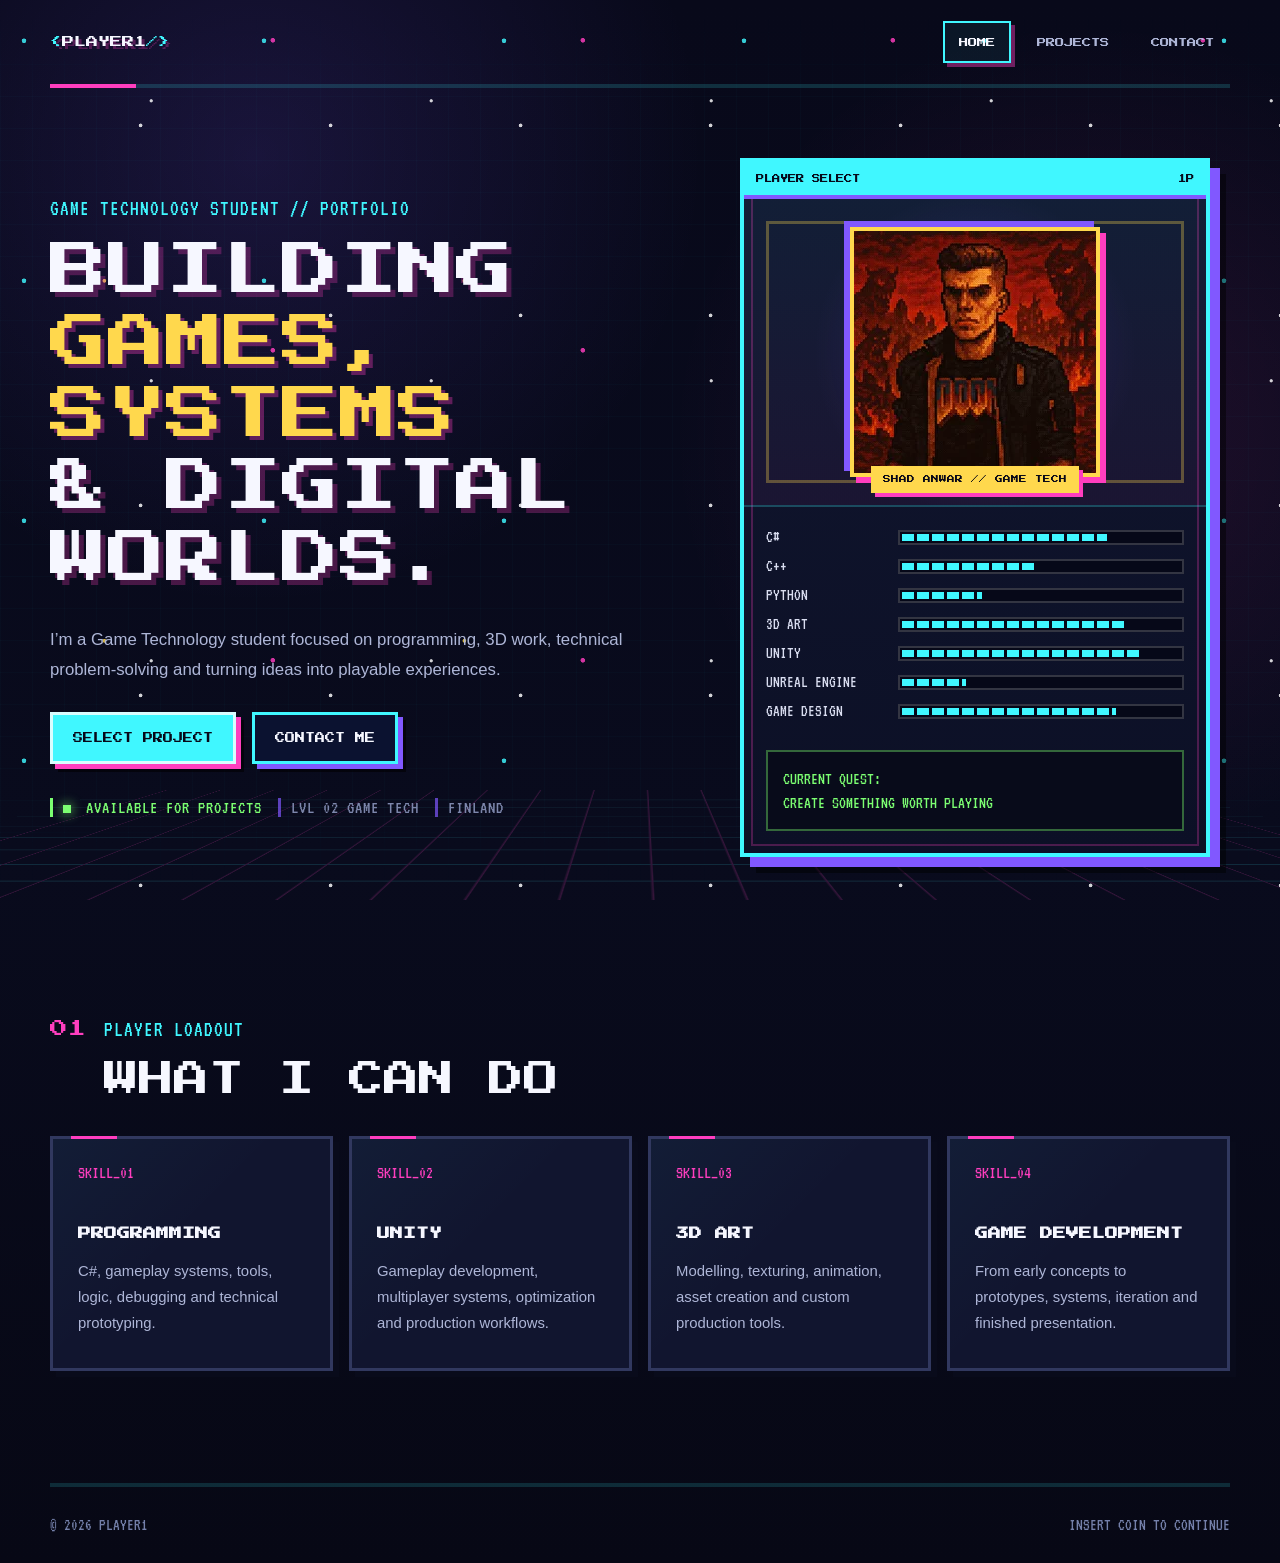
==== commit 5915a7c4: "Version 1.0 released in Gamelab" ====
--- a/index.html
+++ b/index.html
@@ -48,14 +48,17 @@
 
           <div class="avatar-grid">
             <img class="profile-picture" src="IMG/profile_picture.png" alt="Pixel art profile portrait" />
-            <div class="player-nameplate">PLAYER1 // GAME TECH</div>
+            <div class="player-nameplate">SHAD ANWAR // GAME TECH</div>
           </div>
 
           <div class="stat-list">
-            <div class="stat"><span>PROGRAMMING</span><div class="meter"><b style="width: 74%"></b></div></div>
-            <div class="stat"><span>3D ART</span><div class="meter"><b style="width: 80%"></b></div></div>
-            <div class="stat"><span>UNITY</span><div class="meter"><b style="width: 86%"></b></div></div>
-            <div class="stat"><span>GAME DESIGN</span><div class="meter"><b style="width: 77%"></b></div></div>
+              <div class="stat"><span>C#</span><div class="meter"><b style="width: 74%"></b></div></div>
+              <div class="stat"><span>C++</span><div class="meter"><b style="width: 48%"></b></div></div>
+              <div class="stat"><span>PYTHON</span><div class="meter"><b style="width: 29%"></b></div></div>
+              <div class="stat"><span>3D ART</span><div class="meter"><b style="width: 80%"></b></div></div>
+              <div class="stat"><span>UNITY</span><div class="meter"><b style="width: 86%"></b></div></div>
+              <div class="stat"><span>UNREAL ENGINE</span><div class="meter"><b style="width: 23%"></b></div></div>
+              <div class="stat"><span>GAME DESIGN</span><div class="meter"><b style="width: 77%"></b></div></div>
           </div>
 
           <div class="console-message">CURRENT QUEST:<br />CREATE SOMETHING WORTH PLAYING</div>
--- a/styles.css
+++ b/styles.css
@@ -985,3 +985,165 @@
     padding: 18px 0;
   }
 }
+
+/* Devlog pictures / galleries */
+.devlog-media {
+  display: grid;
+  grid-template-columns: repeat(auto-fit, minmax(210px, 1fr));
+  gap: 14px;
+  margin: 20px 0 6px;
+}
+
+.devlog-media figure {
+  margin: 0;
+  min-width: 0;
+}
+
+.devlog-media img {
+  width: 100%;
+  height: auto;
+  max-height: 520px;
+  object-fit: cover;
+  display: block;
+  border: 3px solid var(--cyan);
+  background: #080b1a;
+  box-shadow: 5px 5px 0 var(--purple);
+}
+
+.devlog-media img.pixel-art {
+  image-rendering: pixelated;
+}
+
+.devlog-media figcaption {
+  margin-top: 10px;
+  color: #8e98bd;
+  font-family: var(--arcade-font);
+  font-size: 1rem;
+  line-height: 1.35;
+}
+
+@media (max-width: 720px) {
+  .devlog-media {
+    grid-template-columns: 1fr;
+  }
+}
+
+
+
+/* Before / after image comparison */
+.before-after-figure {
+  width: 100%;
+}
+
+.before-after {
+  --position: 50%;
+  position: relative;
+  width: 100%;
+  overflow: hidden;
+  isolation: isolate;
+  cursor: ew-resize;
+  user-select: none;
+  touch-action: none;
+  border: 3px solid var(--cyan);
+  background: #080b1a;
+  box-shadow: 5px 5px 0 var(--purple);
+}
+
+.before-after:focus-visible {
+  outline: 3px solid var(--yellow);
+  outline-offset: 4px;
+}
+
+.before-after-image {
+  width: 100%;
+  height: auto;
+  display: block;
+  pointer-events: none;
+}
+
+.before-after-before {
+  position: relative;
+  z-index: 1;
+}
+
+.before-after-after {
+  position: absolute;
+  z-index: 2;
+  inset: 0;
+  width: 100%;
+  height: 100%;
+  object-fit: cover;
+  clip-path: inset(0 calc(100% - var(--position)) 0 0);
+}
+
+.before-after-divider {
+  position: absolute;
+  z-index: 4;
+  top: 0;
+  bottom: 0;
+  left: var(--position);
+  width: 3px;
+  background: var(--yellow);
+  transform: translateX(-50%);
+  pointer-events: none;
+}
+
+.before-after-handle {
+  position: absolute;
+  top: 50%;
+  left: 50%;
+  display: grid;
+  place-items: center;
+  min-width: 48px;
+  min-height: 48px;
+  padding: 7px;
+  transform: translate(-50%, -50%);
+  color: #070818;
+  background: var(--yellow);
+  border: 3px solid #fff4a6;
+  box-shadow: 4px 4px 0 var(--pink);
+  font-family: var(--arcade-font);
+  font-size: 1.15rem;
+}
+
+.before-after-label {
+  position: absolute;
+  z-index: 3;
+  top: 12px;
+  padding: 7px 9px;
+  color: #070818;
+  background: var(--yellow);
+  border: 2px solid #fff4a6;
+  box-shadow: 3px 3px 0 var(--pink);
+  font-family: var(--pixel-font);
+  font-size: .42rem;
+  line-height: 1.45;
+  pointer-events: none;
+}
+
+.before-label { left: 12px; }
+.after-label { right: 12px; }
+
+.before-after.is-dragging .before-after-handle {
+  transform: translate(-50%, -50%) scale(.94);
+}
+
+.before-after-figure figcaption {
+  margin-top: 12px;
+}
+
+@media (max-width: 720px) {
+  .before-after-handle {
+    min-width: 42px;
+    min-height: 42px;
+    font-size: 1rem;
+  }
+
+  .before-after-label {
+    top: 9px;
+    font-size: .37rem;
+  }
+
+  .before-label { left: 9px; }
+  .after-label { right: 9px; }
+}
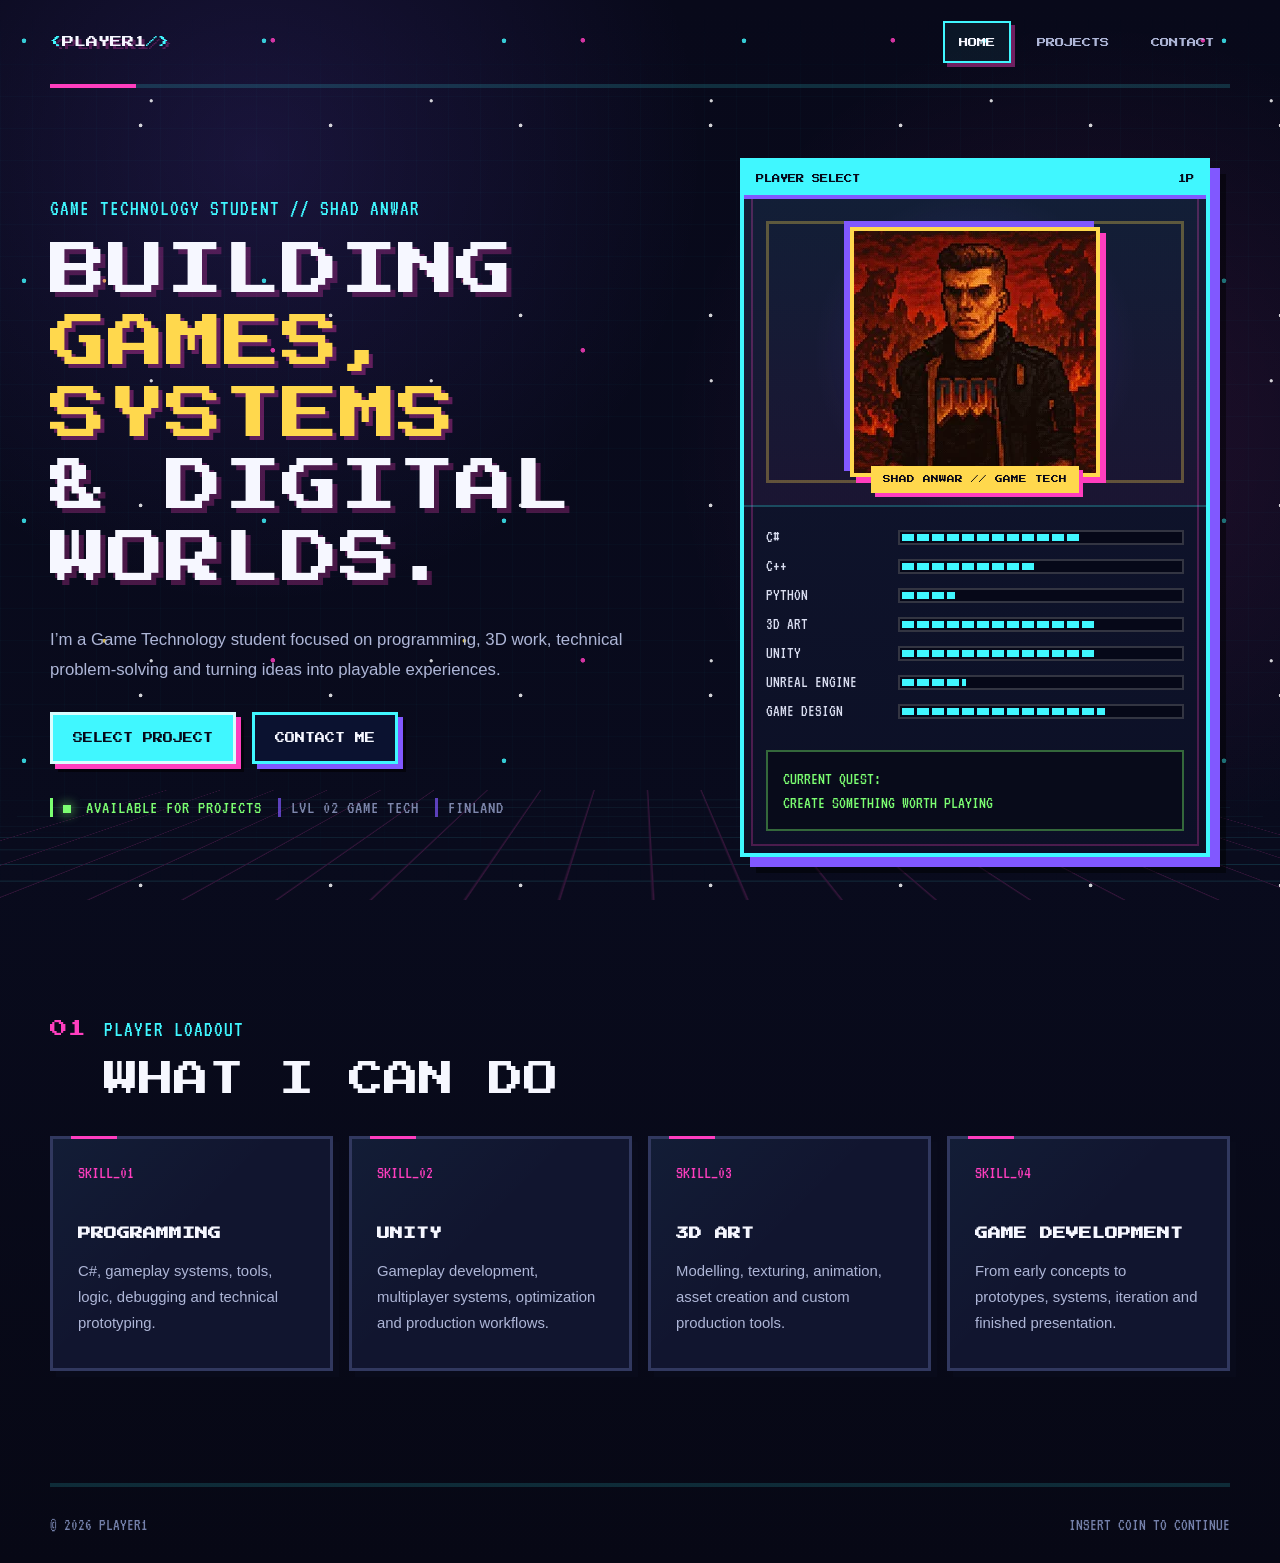
==== commit 04afc715: "Blackline added to projects" ====
--- a/index.html
+++ b/index.html
@@ -1,4 +1,4 @@
-<!DOCTYPE html>
+﻿<!DOCTYPE html>
 <html lang="en">
 <head>
   <meta charset="UTF-8" />
@@ -22,7 +22,7 @@
   <main>
     <section class="hero page-shell">
       <div class="hero-copy">
-        <p class="eyebrow">GAME TECHNOLOGY STUDENT // PORTFOLIO</p>
+        <p class="eyebrow">GAME TECHNOLOGY STUDENT // SHAD ANWAR</p>
         <h1>BUILDING <span>GAMES, SYSTEMS</span> &amp; DIGITAL WORLDS.</h1>
 
         <p class="hero-text">
@@ -52,13 +52,13 @@
           </div>
 
           <div class="stat-list">
-              <div class="stat"><span>C#</span><div class="meter"><b style="width: 74%"></b></div></div>
+              <div class="stat"><span>C#</span><div class="meter"><b style="width: 64%"></b></div></div>
               <div class="stat"><span>C++</span><div class="meter"><b style="width: 48%"></b></div></div>
-              <div class="stat"><span>PYTHON</span><div class="meter"><b style="width: 29%"></b></div></div>
-              <div class="stat"><span>3D ART</span><div class="meter"><b style="width: 80%"></b></div></div>
-              <div class="stat"><span>UNITY</span><div class="meter"><b style="width: 86%"></b></div></div>
+              <div class="stat"><span>PYTHON</span><div class="meter"><b style="width: 19%"></b></div></div>
+              <div class="stat"><span>3D ART</span><div class="meter"><b style="width: 69%"></b></div></div>
+              <div class="stat"><span>UNITY</span><div class="meter"><b style="width: 70%"></b></div></div>
               <div class="stat"><span>UNREAL ENGINE</span><div class="meter"><b style="width: 23%"></b></div></div>
-              <div class="stat"><span>GAME DESIGN</span><div class="meter"><b style="width: 77%"></b></div></div>
+              <div class="stat"><span>GAME DESIGN</span><div class="meter"><b style="width: 73%"></b></div></div>
           </div>
 
           <div class="console-message">CURRENT QUEST:<br />CREATE SOMETHING WORTH PLAYING</div>
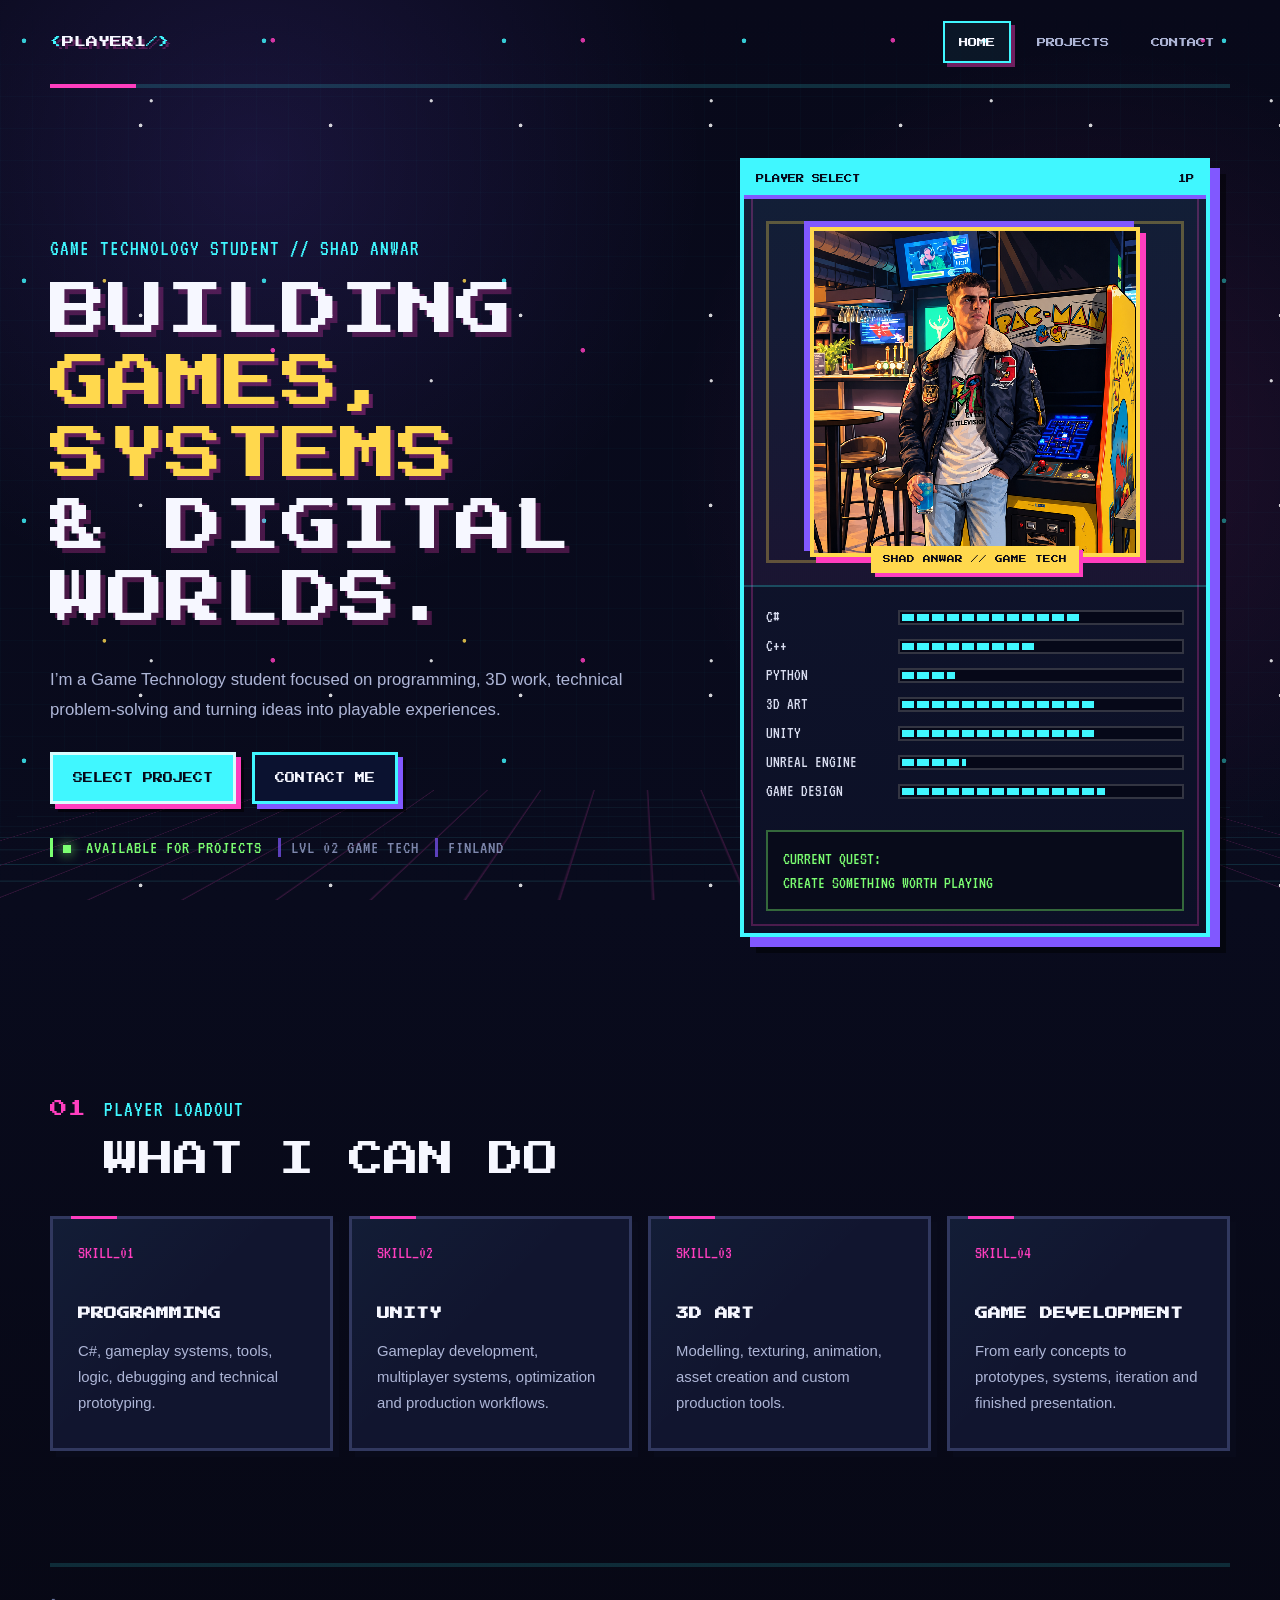
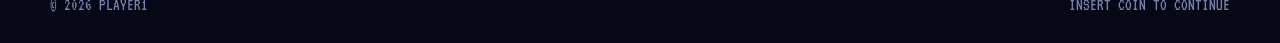
==== commit e75010a4: "Profile picture scaled up" ====
--- a/index.html
+++ b/index.html
@@ -47,7 +47,7 @@
           <div class="window-top"><span>PLAYER SELECT</span><span>1P</span></div>
 
           <div class="avatar-grid">
-            <img class="profile-picture" src="IMG/profile_picture.png" alt="Pixel art profile portrait" />
+            <img class="profile-picture" src="IMG/profile_picture.png" alt="Pixel art profile portrait" style="width: min(330px, 92%);" />
             <div class="player-nameplate">SHAD ANWAR // GAME TECH</div>
           </div>
 
--- a/styles.css
+++ b/styles.css
@@ -1147,3 +1147,32 @@
   .before-label { left: 9px; }
   .after-label { right: 9px; }
 }
+
+
+/* Devlog video player */
+.devlog-video {
+  width: 100%;
+  margin: 20px 0 6px;
+}
+
+.devlog-video video {
+  width: 100%;
+  height: auto;
+  max-height: 620px;
+  display: block;
+  background: #050711;
+  border: 3px solid var(--cyan);
+  box-shadow: 5px 5px 0 var(--purple);
+}
+
+.devlog-video figcaption {
+  margin-top: 10px;
+  color: #8e98bd;
+  font-family: var(--arcade-font);
+  font-size: 1rem;
+  line-height: 1.35;
+}
+
+.devlog-video video[poster] {
+  object-fit: cover;
+}
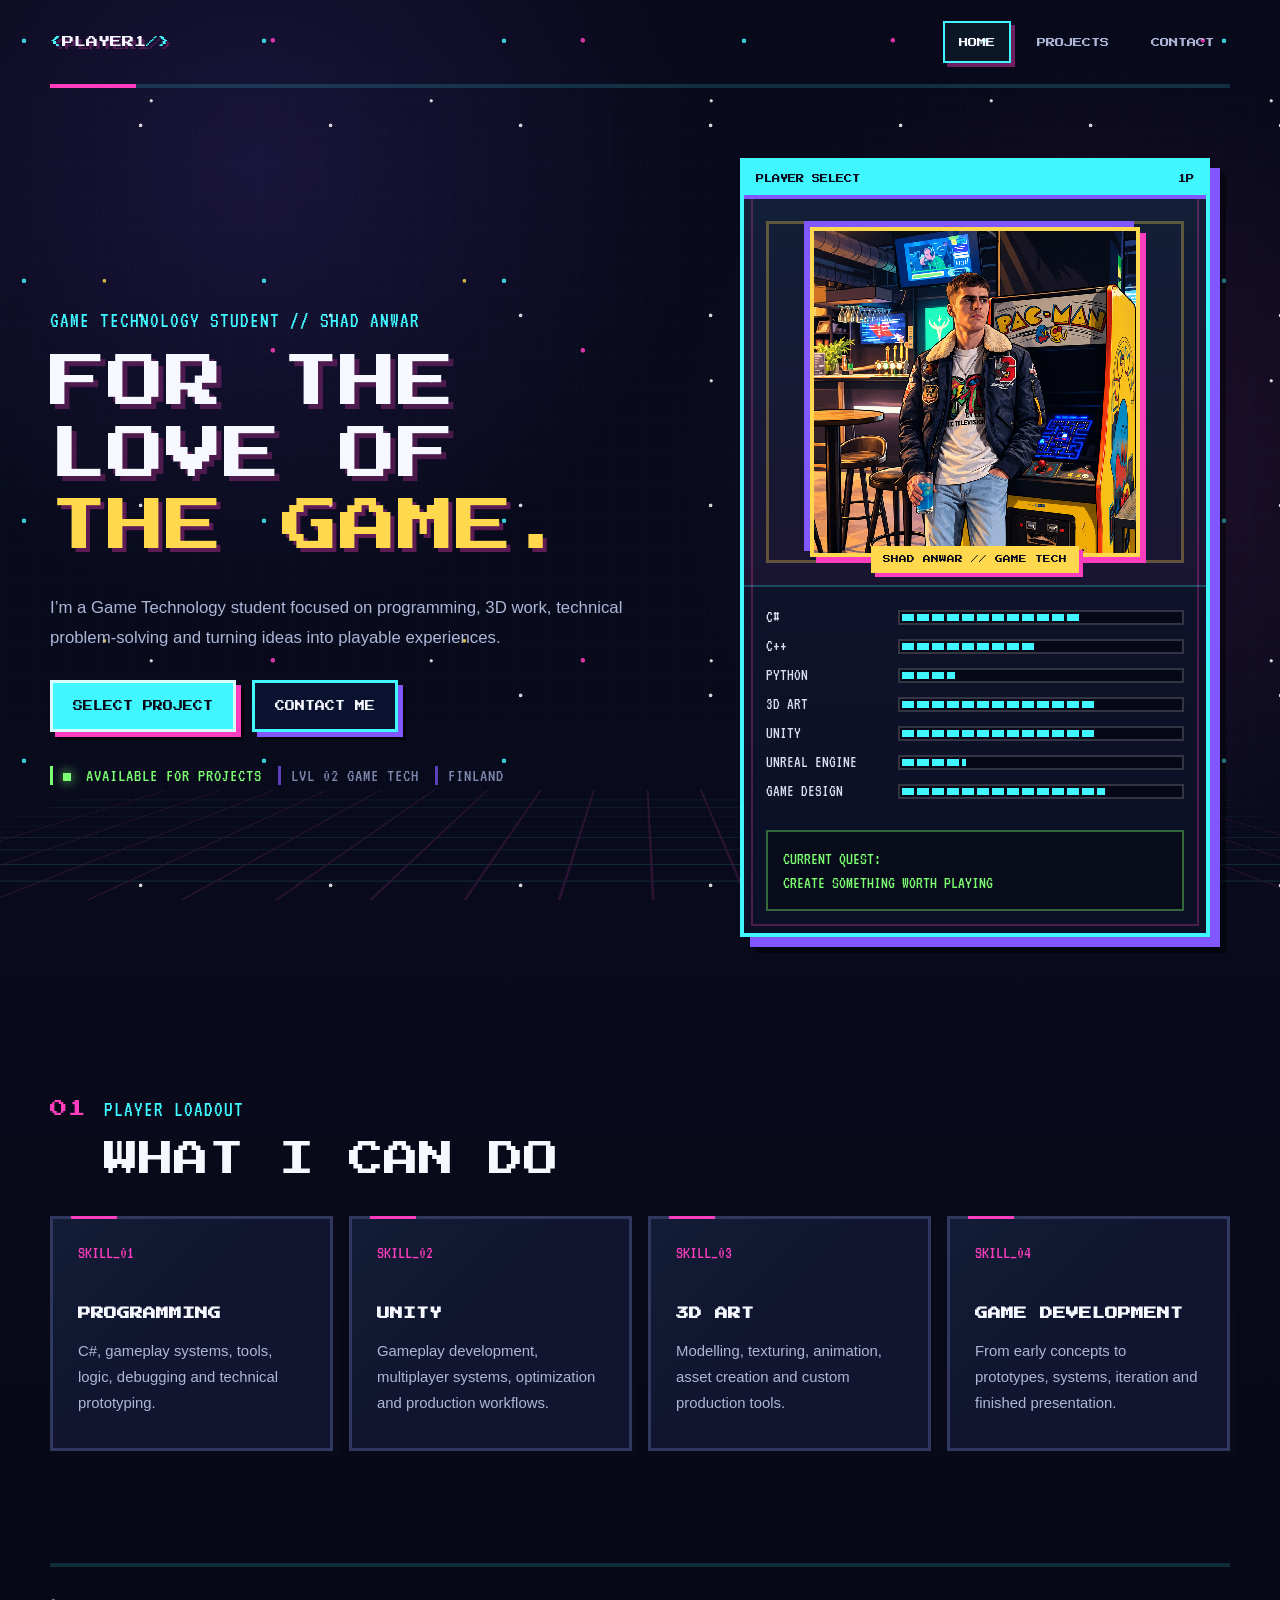
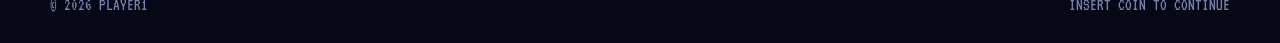
==== commit 1a419e00: "Index quote changed" ====
--- a/index.html
+++ b/index.html
@@ -23,7 +23,7 @@
     <section class="hero page-shell">
       <div class="hero-copy">
         <p class="eyebrow">GAME TECHNOLOGY STUDENT // SHAD ANWAR</p>
-        <h1>BUILDING <span>GAMES, SYSTEMS</span> &amp; DIGITAL WORLDS.</h1>
+        <h1>FOR THE LOVE OF <span> THE GAME.</span> </h1>
 
         <p class="hero-text">
           I’m a Game Technology student focused on programming, 3D work,
